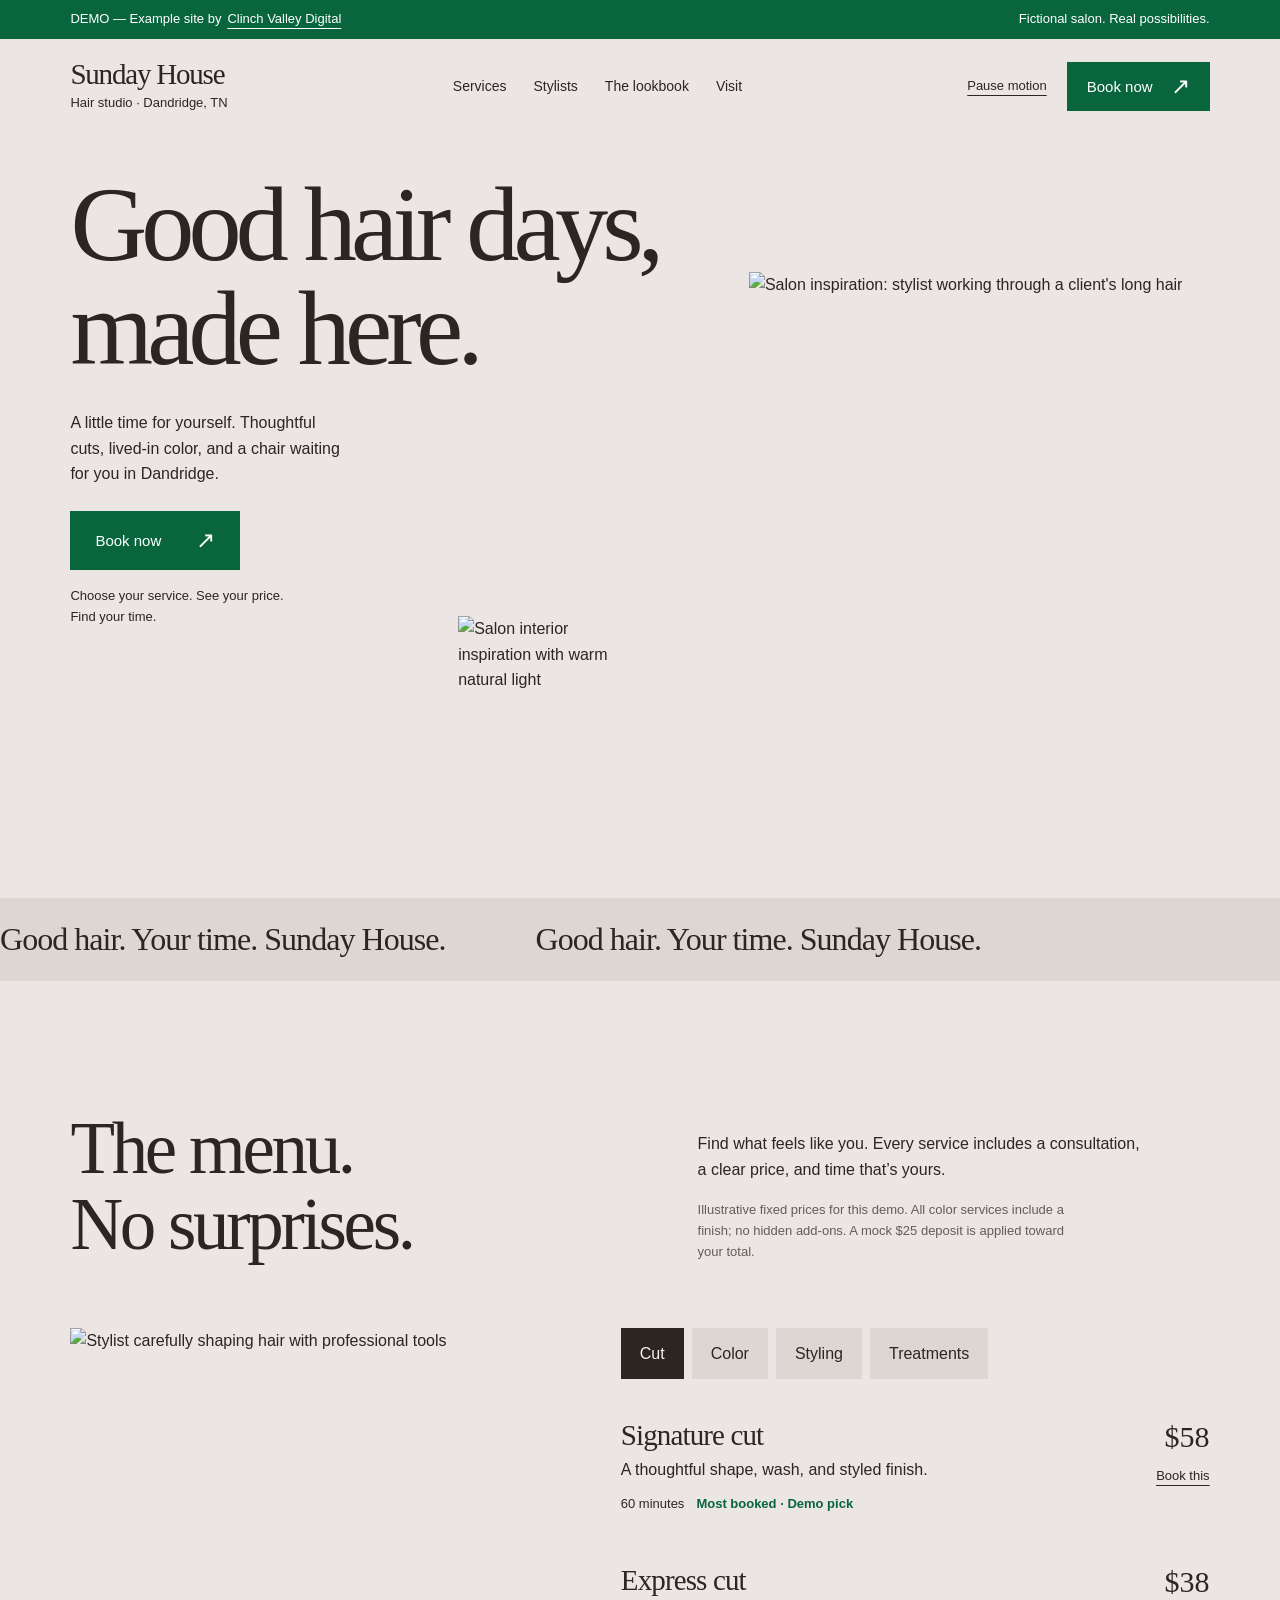
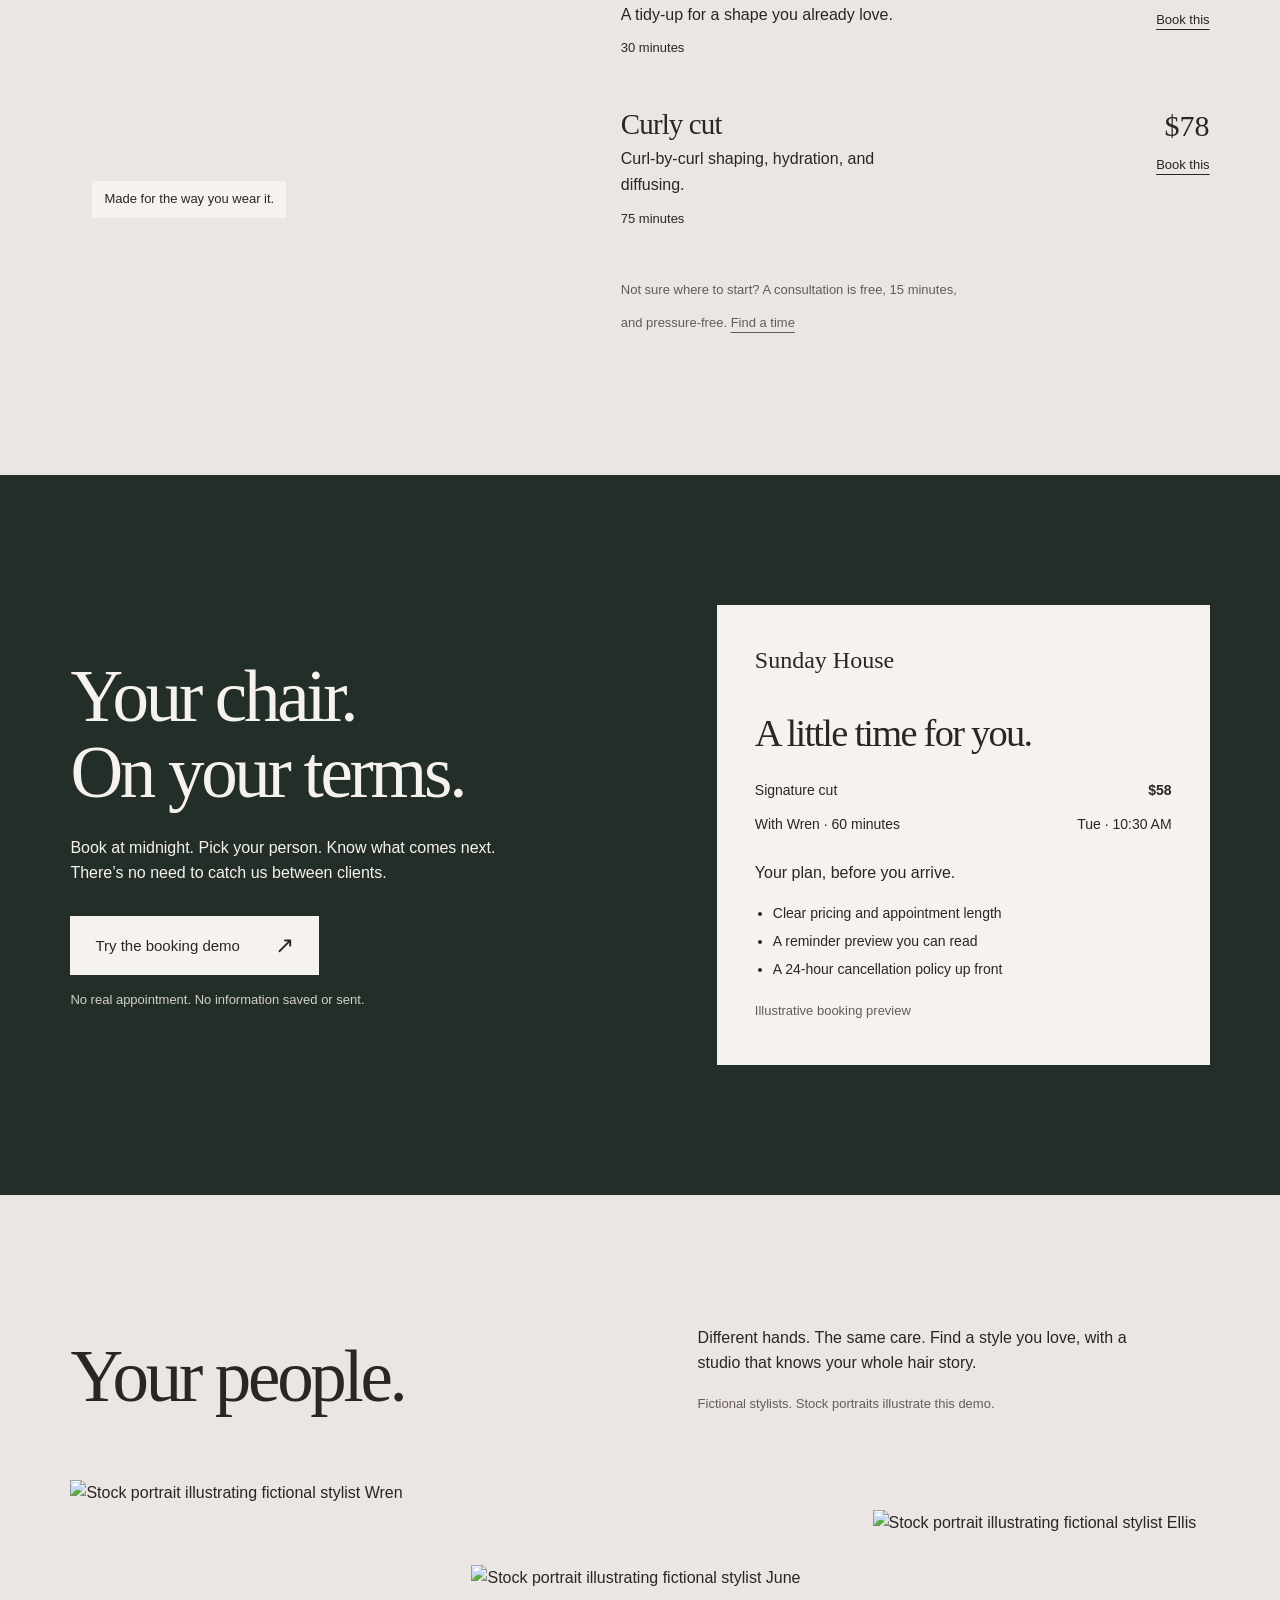
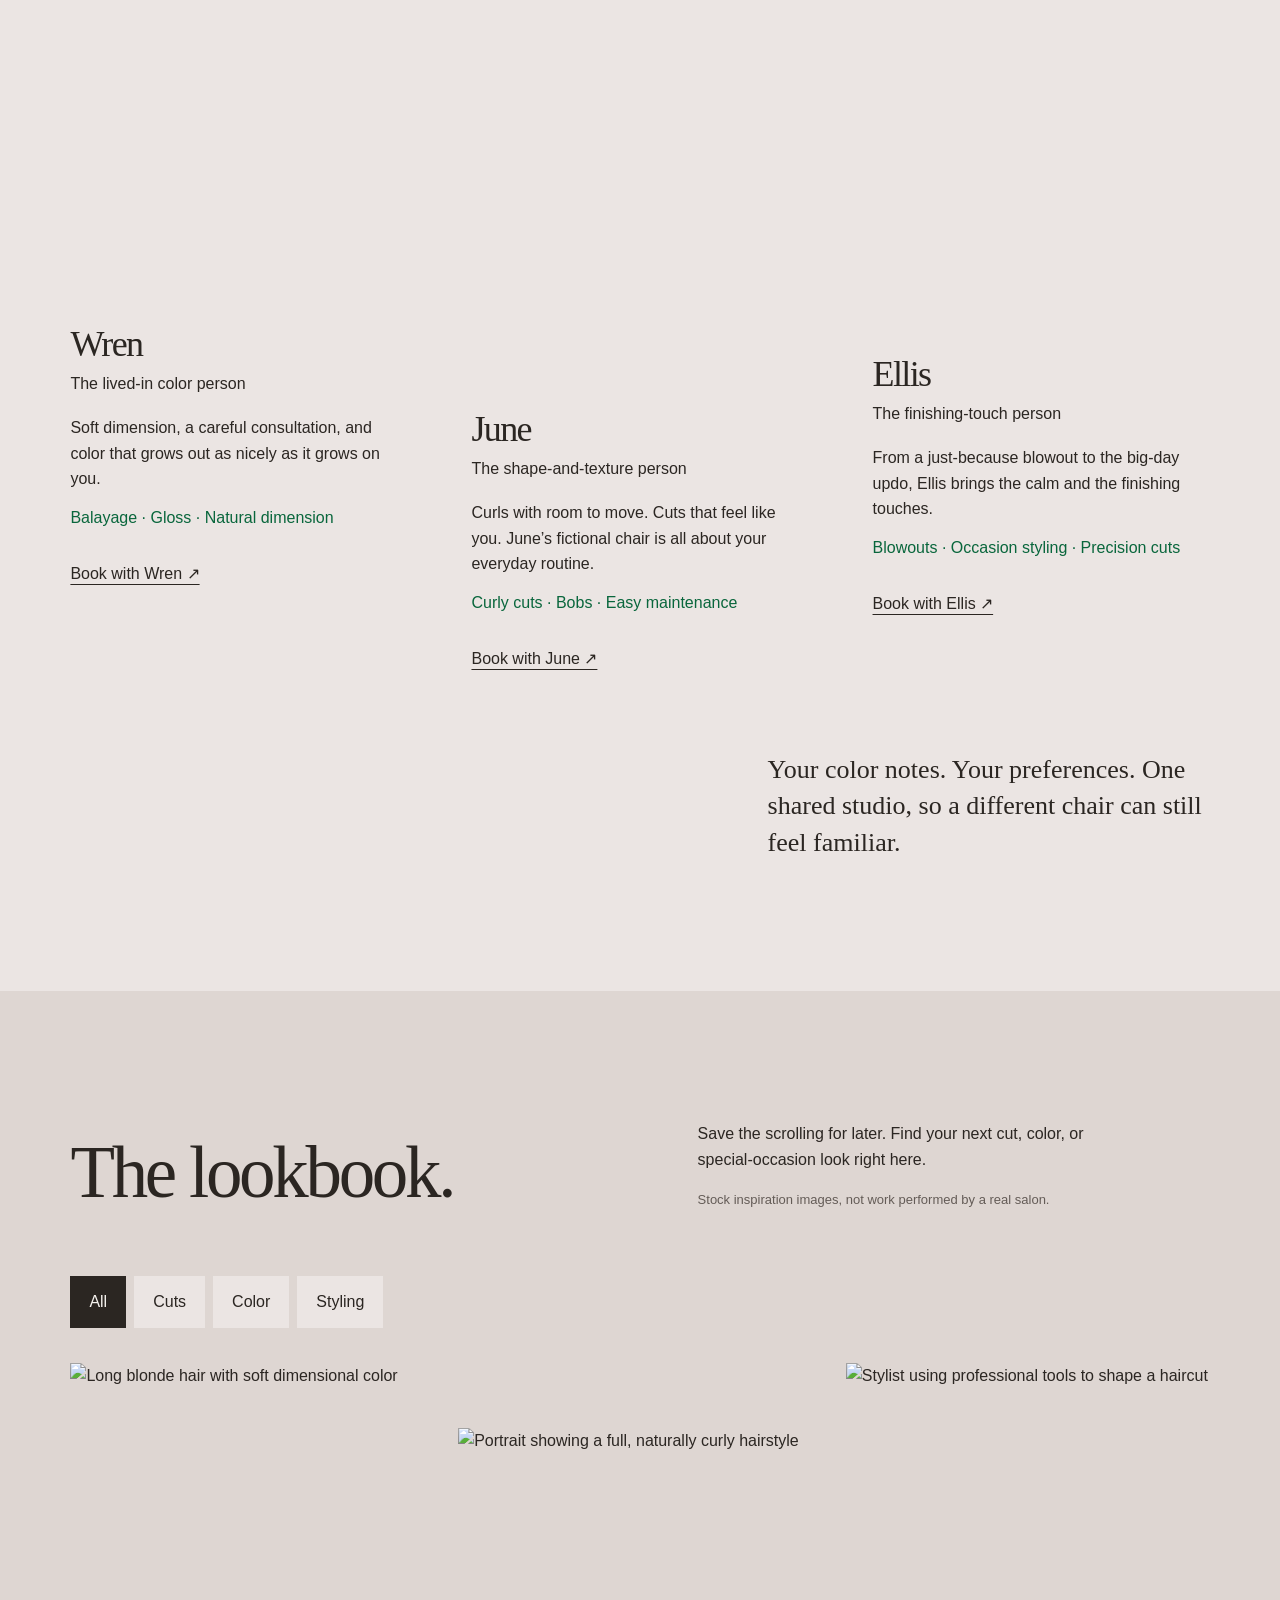
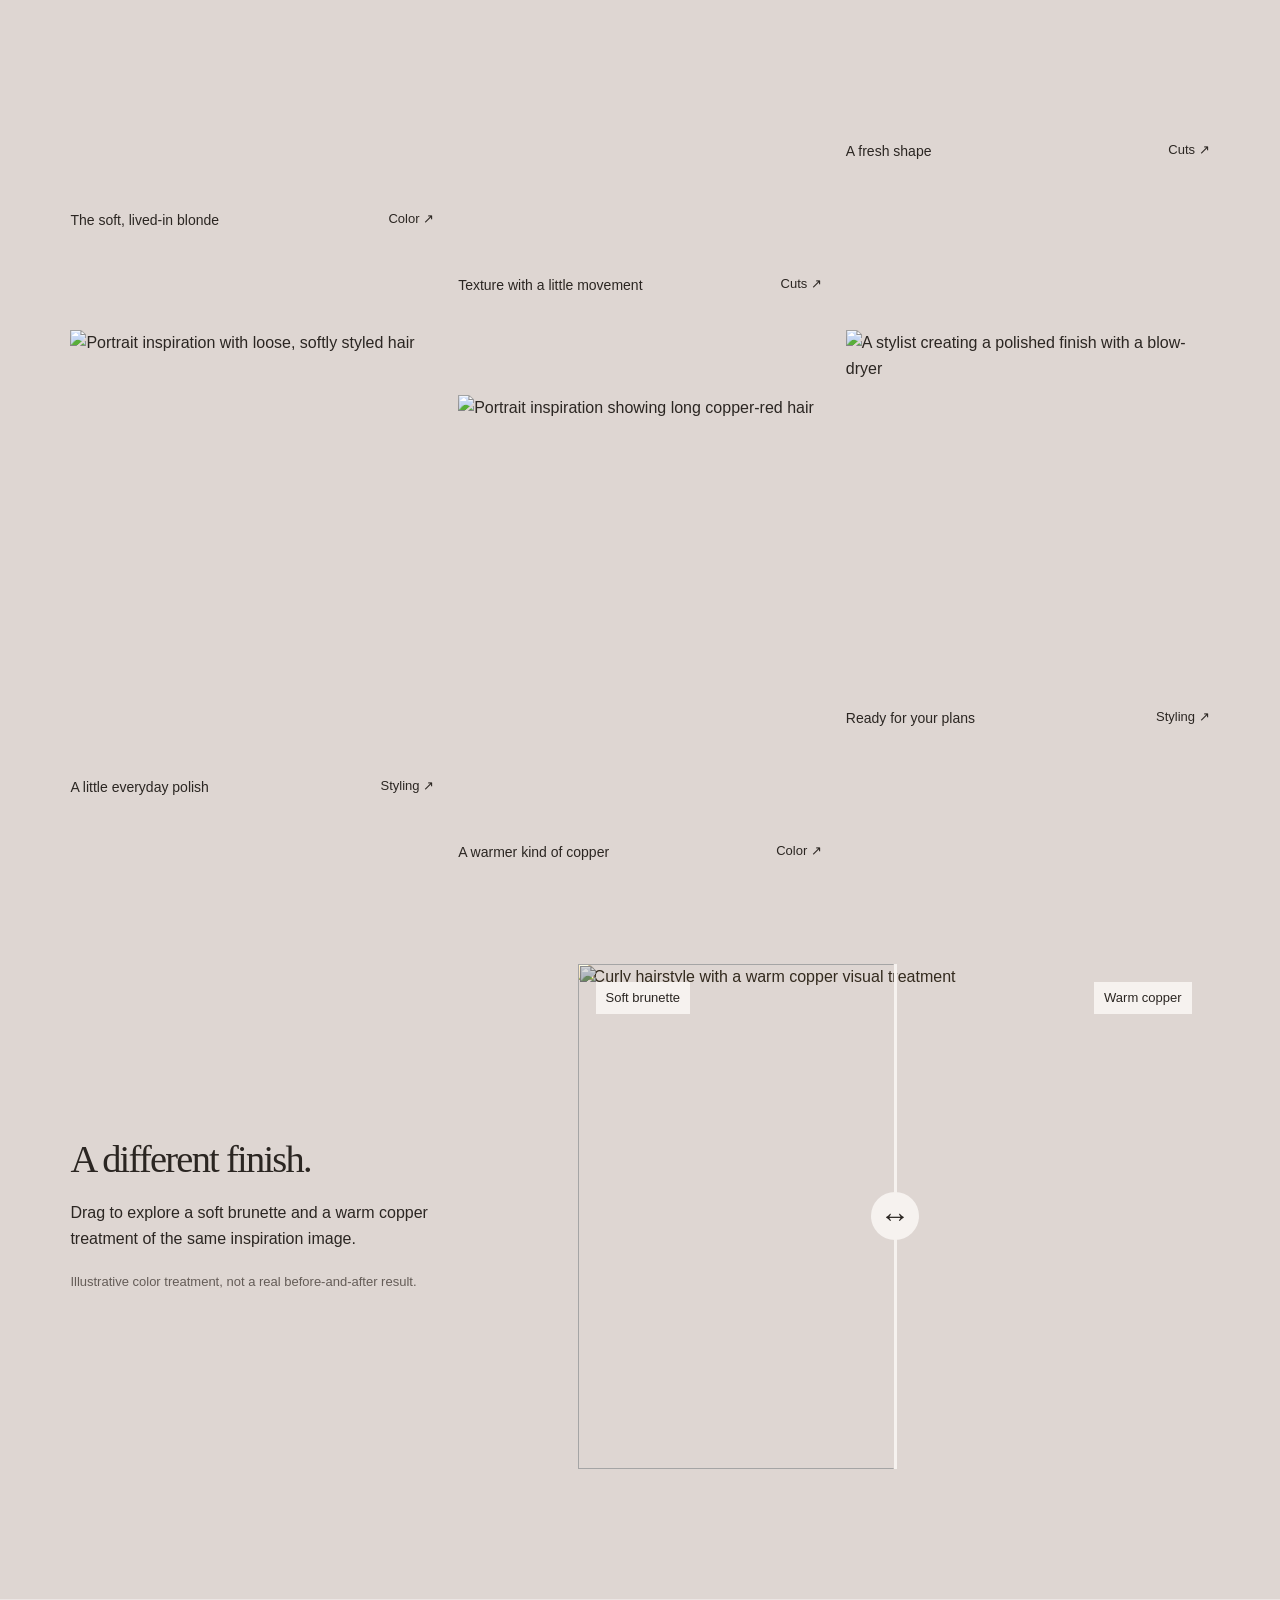
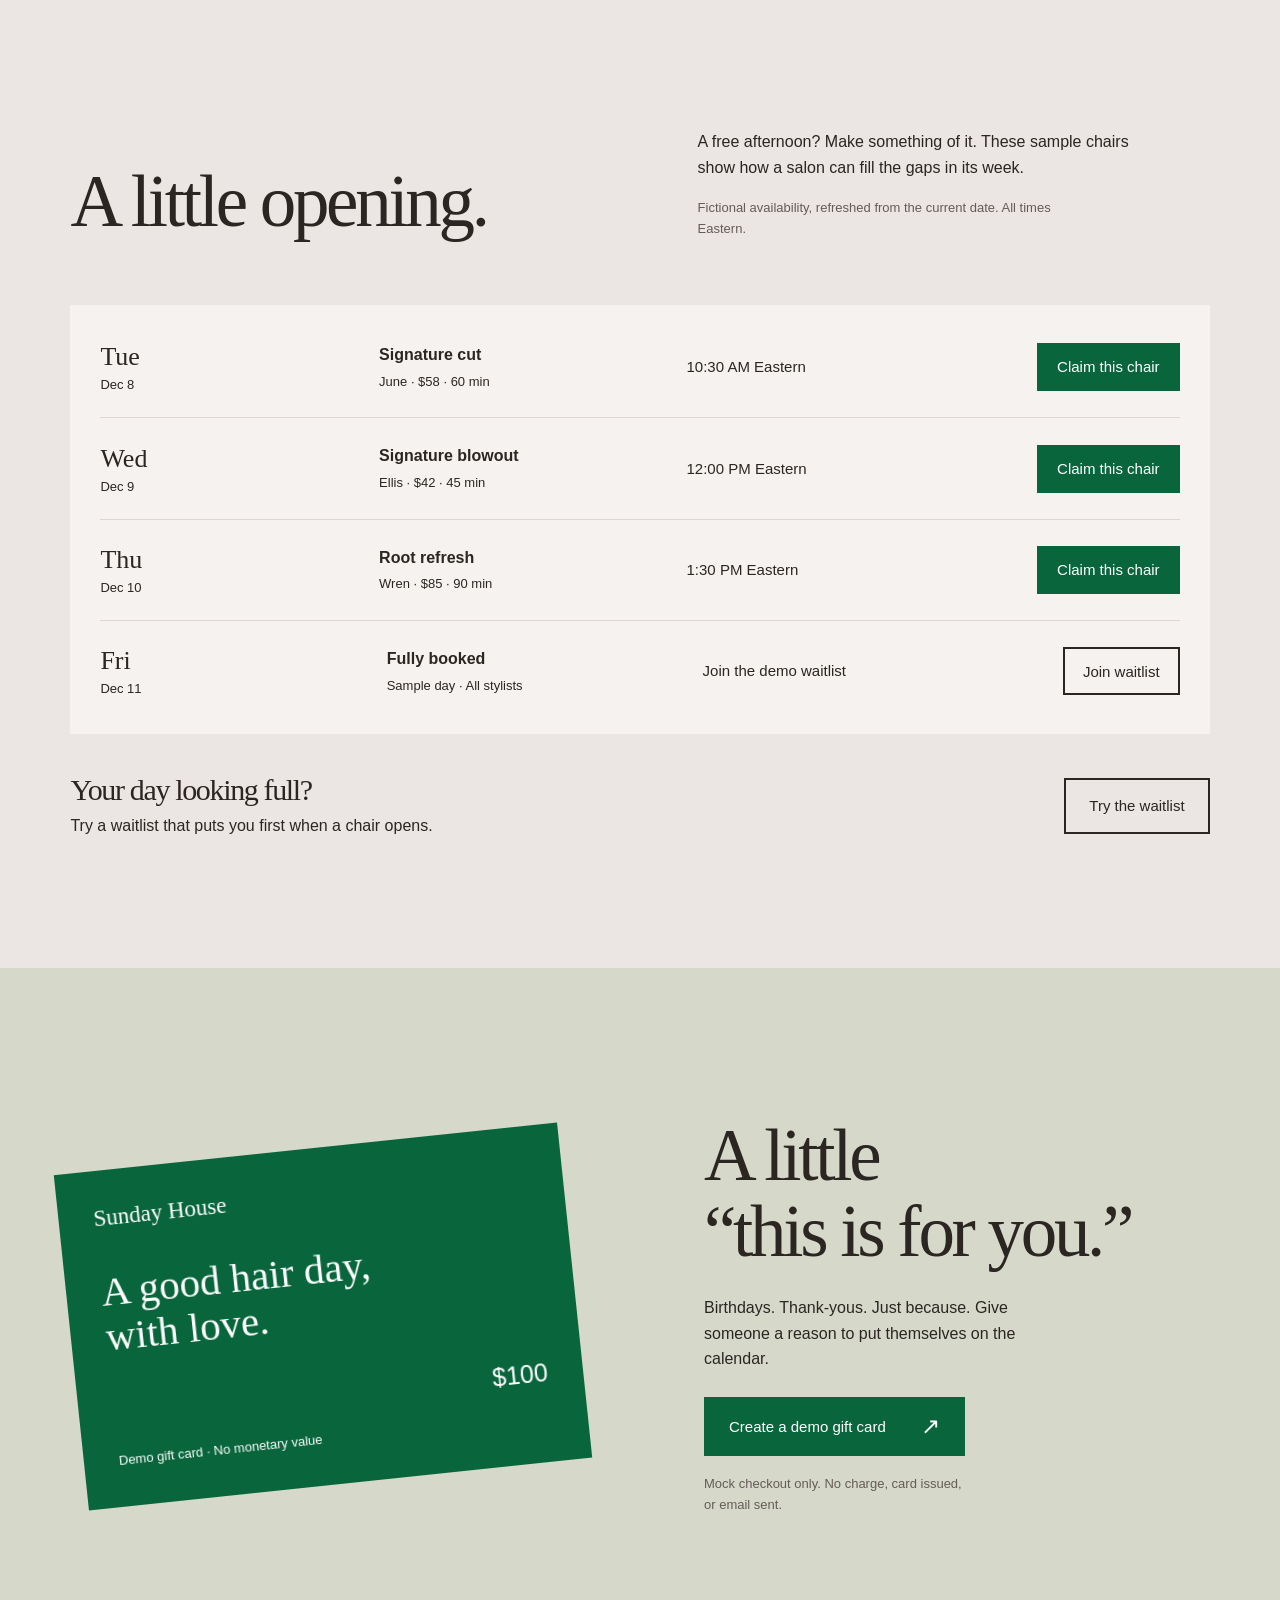
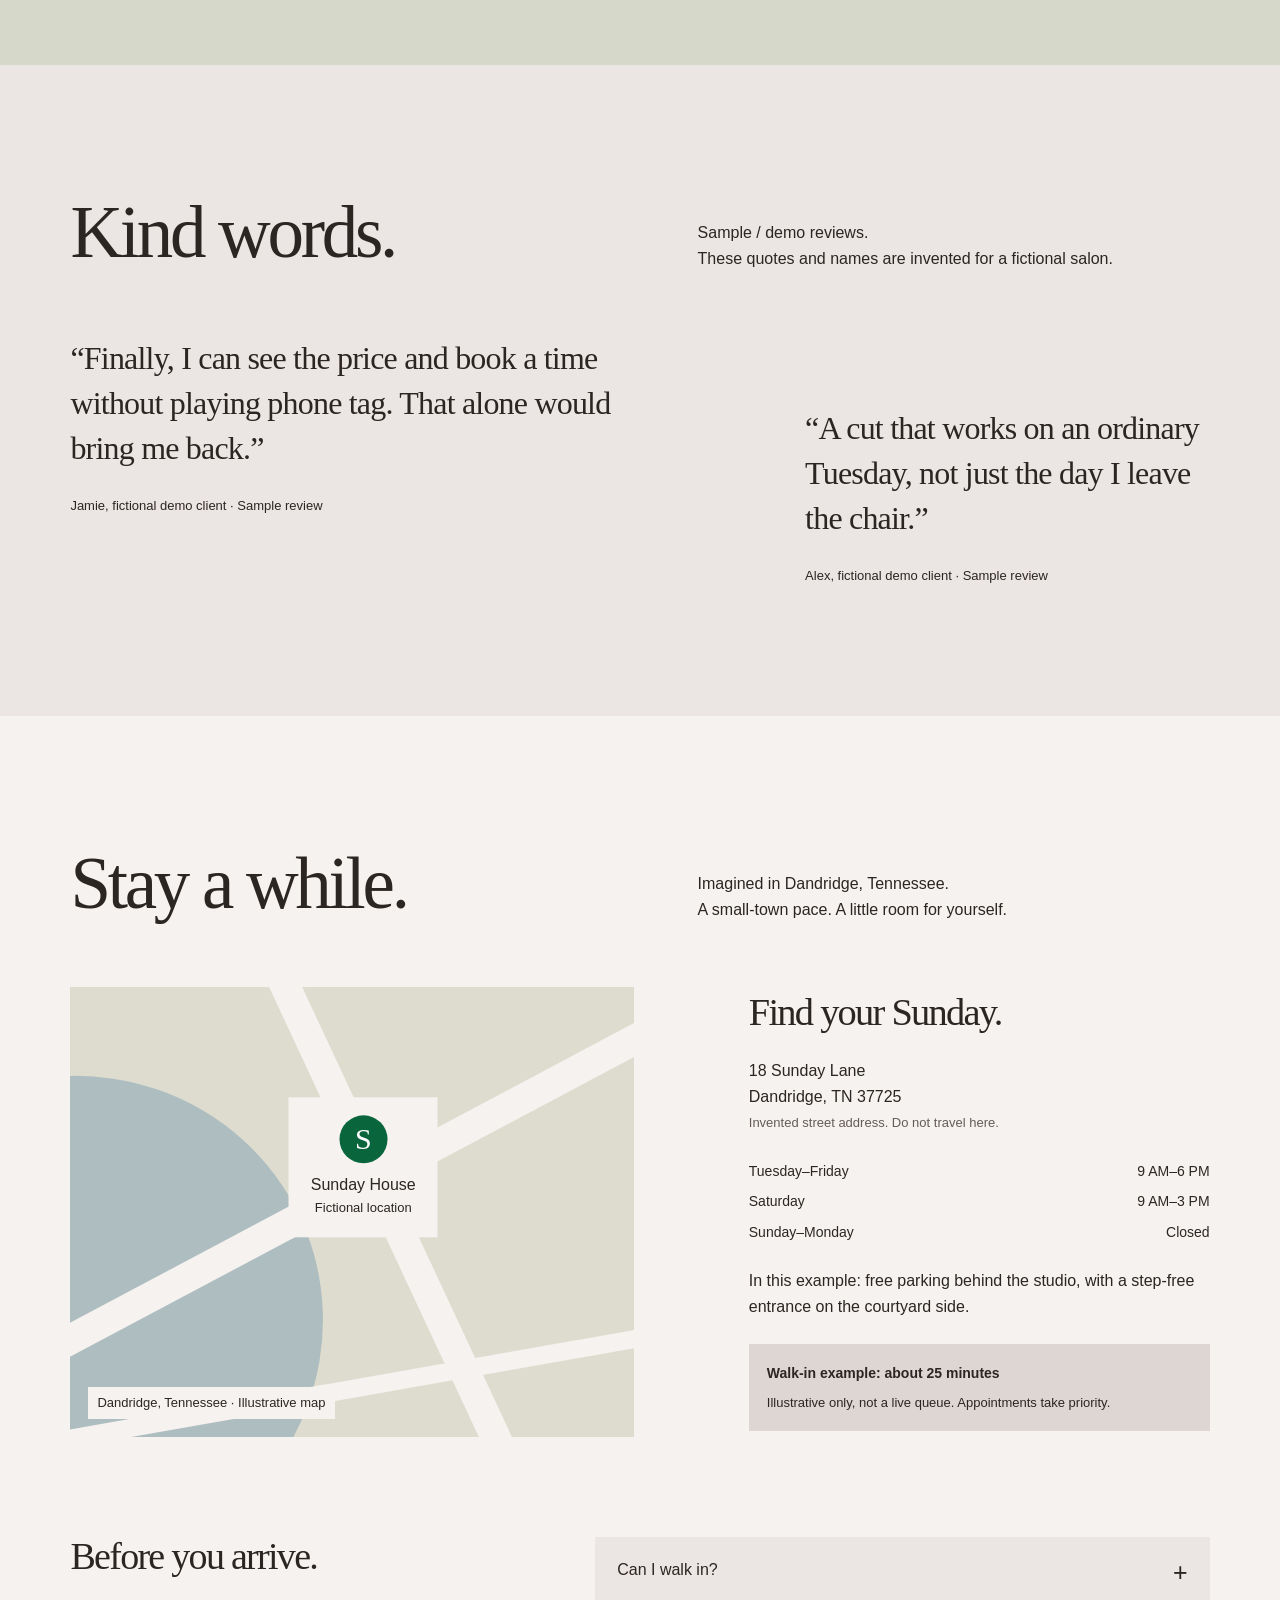
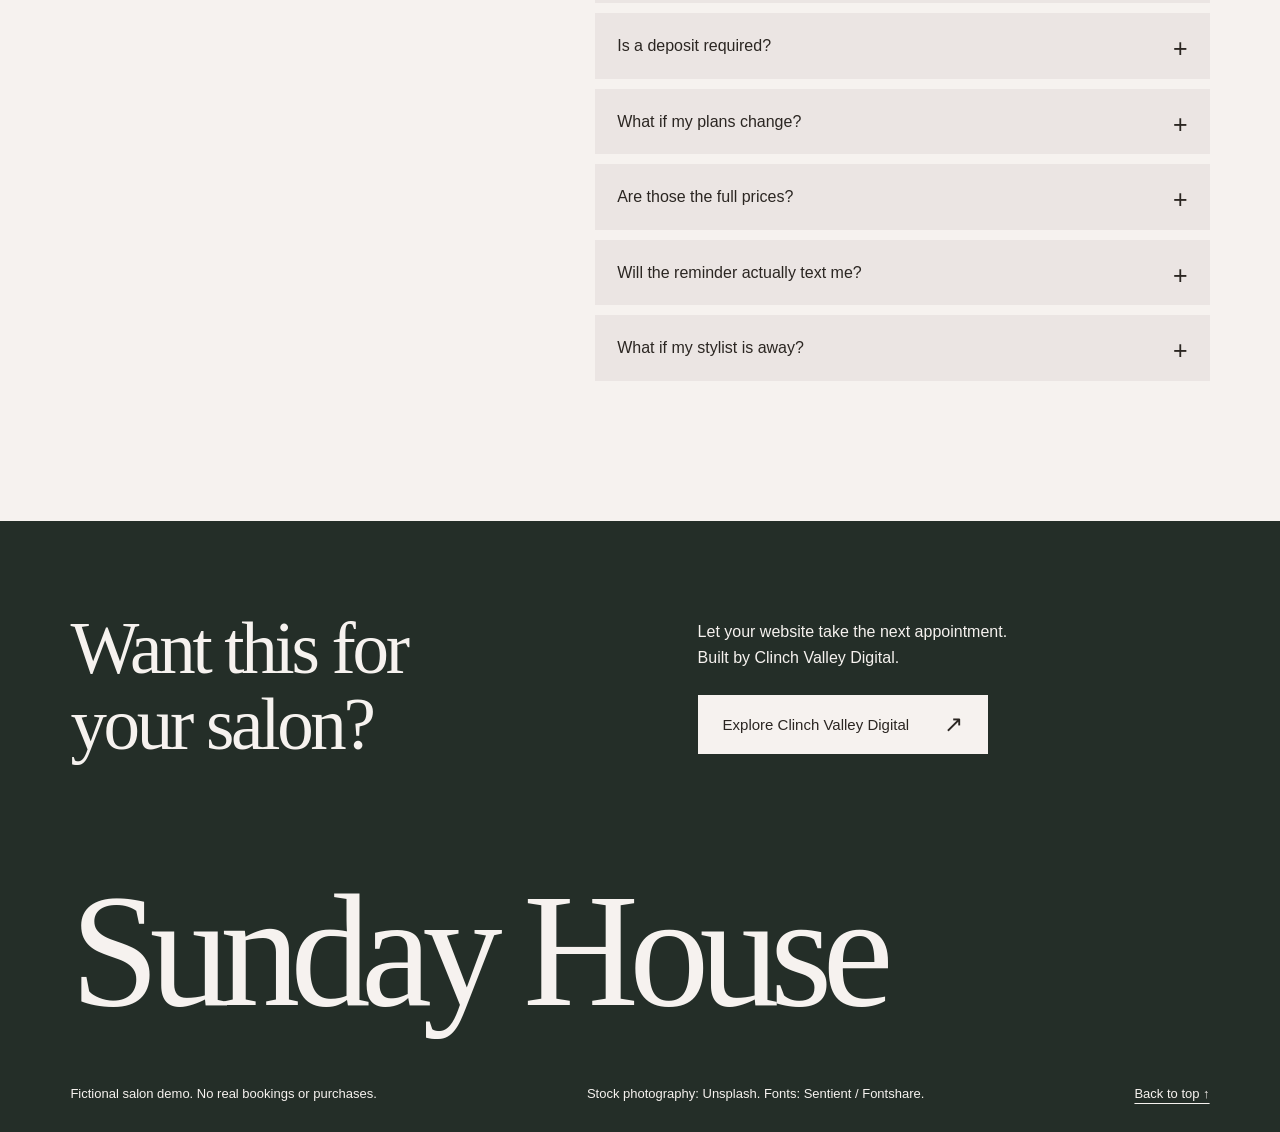
==== index.html @ 614a4666 "Publish Sunday House interactive salon demo" ====
<!doctype html>
<html lang="en">
<head>
<meta charset="utf-8">
<meta name="viewport" content="width=device-width, initial-scale=1, viewport-fit=cover, interactive-widget=resizes-content">
<meta name="theme-color" media="(prefers-color-scheme: light)" content="#ebe5e3">
<meta name="theme-color" media="(prefers-color-scheme: dark)" content="#ebe5e3">
<meta name="description" content="Sunday House is a fictional Dandridge, Tennessee hair salon. Explore this interactive example website by Clinch Valley Digital. All bookings, reviews and purchases are demonstrations.">
<meta name="robots" content="noindex, nofollow">
<link rel="icon" href="data:image/svg+xml,%3Csvg xmlns=%27http://www.w3.org/2000/svg%27 viewBox=%270 0 64 64%27%3E%3Crect width=%2764%27 height=%2764%27 fill=%27%2309663c%27/%3E%3Ctext x=%2732%27 y=%2747%27 text-anchor=%27middle%27 font-family=%27Georgia%27 font-size=%2748%27 fill=%27white%27%3ES%3C/text%3E%3C/svg%3E"><title>Sunday House — A fictional salon demo by Clinch Valley Digital</title>
<link rel="preconnect" href="https://images.unsplash.com">
<link rel="preconnect" href="https://api.fontshare.com">
<link rel="preconnect" href="https://cdn.fontshare.com" crossorigin>
<link href="https://api.fontshare.com/v2/css?f[]=sentient@300,400,500&display=swap" rel="stylesheet">
<link rel="stylesheet" href="styles.css">
</head>
<body>
<a class="skip" href="#main">Skip to content</a>
<div class="demo-banner">DEMO — Example site by <a href="https://clinchvalleydigital.com/">Clinch Valley Digital</a><span>Fictional salon. Real possibilities.</span></div>
<header class="header">
 <a class="wordmark" href="#home" aria-label="Sunday House home">Sunday House<span>Hair studio · Dandridge, TN</span></a>
 <nav aria-label="Main navigation"><a href="#services">Services</a><a href="#people">Stylists</a><a href="#work">The lookbook</a><a href="#visit">Visit</a></nav>
 <div class="nav-actions"><button class="motion-switch text-button" aria-pressed="false" aria-label="Pause decorative motion">Pause motion</button><button class="button compact" data-book>Book now <span aria-hidden="true">↗</span></button></div>
</header>
<main id="main">
<section class="hero wrap" id="home" aria-labelledby="hero-title">
 <div class="hero-heading"><h1 id="hero-title"><span class="word-line"><span>Good hair days,</span></span><span class="word-line"><span>made here.</span></span></h1><p>A little time for yourself. Thoughtful cuts, lived-in color, and a chair waiting for you in Dandridge.</p><button class="button" data-book>Book now <span aria-hidden="true">↗</span></button><span class="hero-note">Choose your service. See your price. Find your time.</span></div>
 <figure class="hero-main photo-frame"><img src="https://images.unsplash.com/photo-1562322140-8baeececf3df?auto=format&fit=crop&w=1200&q=85" alt="Salon inspiration: stylist working through a client's long hair" width="900" height="1100" fetchpriority="high"></figure>
 <figure class="hero-small photo-frame"><img src="https://images.unsplash.com/photo-1521590832167-7bcbfaa6381f?auto=format&fit=crop&w=600&q=80" alt="Salon interior inspiration with warm natural light" width="500" height="600"></figure>
 
</section>
<div class="marquee" aria-label="A little time for yourself"><div class="marquee-track" aria-hidden="true"><span>Good hair. Your time. Sunday House.</span><span>Good hair. Your time. Sunday House.</span></div></div>

<section class="services wrap section" id="services" aria-labelledby="services-title">
 <div class="section-intro"><h2 id="services-title" data-reveal>The menu.<br>No surprises.</h2><div data-reveal><p>Find what feels like you. Every service includes a consultation, a clear price, and time that’s yours.</p><p class="small">Illustrative fixed prices for this demo. All color services include a finish; no hidden add-ons. A mock $25 deposit is applied toward your total.</p></div></div>
 <div class="service-layout"><div class="service-photo photo-frame" data-reveal><img src="https://images.unsplash.com/photo-1605497788044-5a32c7078486?auto=format&fit=crop&w=850&q=80" alt="Stylist carefully shaping hair with professional tools" loading="lazy" width="700" height="850"><span class="photo-caption">Made for the way you wear it.</span></div><div class="menu-panel" data-ui>
 <div class="tabs" role="tablist" aria-label="Service categories" id="service-tabs"></div><div id="service-list" role="tabpanel" tabindex="0"></div>
 <p class="small menu-foot">Not sure where to start? A consultation is free, 15 minutes, and pressure-free. <button class="text-button" data-book="consultation">Find a time</button></p></div></div>
 <noscript><p>Example menu: Signature cut $58 / 60 min; Express cut $38 / 30 min; Curly cut $78 / 75 min; Root refresh $85 / 90 min; Full color $120 / 120 min; Balayage $185 / 180 min; Blowout $42 / 45 min; Occasion styling $85 / 75 min; Gloss $55 / 45 min; Repair ritual $35 / 30 min. Interactive demos require JavaScript.</p></noscript>
</section>

<section class="booking-story section" id="booking" aria-labelledby="booking-title"><div class="wrap booking-story-inner">
 <div><h2 id="booking-title" data-reveal>Your chair.<br>On your terms.</h2><p data-reveal>Book at midnight. Pick your person. Know what comes next. There’s no need to catch us between clients.</p><button class="button light" data-book>Try the booking demo <span aria-hidden="true">↗</span></button><p class="small">No real appointment. No information saved or sent.</p></div>
 <div class="appointment-card" data-reveal data-ui><span class="card-wordmark">Sunday House</span><h3>A little time for you.</h3><div class="ticket-row"><span>Signature cut</span><strong>$58</strong></div><div class="ticket-row"><span>With Wren · 60 minutes</span><span>Tue · 10:30 AM</span></div><p>Your plan, before you arrive.</p><ul><li>Clear pricing and appointment length</li><li>A reminder preview you can read</li><li>A 24-hour cancellation policy up front</li></ul><span class="small">Illustrative booking preview</span></div>
</div></section>

<section class="people wrap section" id="people" aria-labelledby="people-title"><div class="section-intro"><h2 id="people-title" data-reveal>Your people.</h2><div data-reveal><p>Different hands. The same care. Find a style you love, with a studio that knows your whole hair story.</p><p class="small">Fictional stylists. Stock portraits illustrate this demo.</p></div></div><div class="stylist-layout" id="stylist-cards"></div><p class="studio-note" data-reveal>Your color notes. Your preferences. One shared studio, so a different chair can still feel familiar.</p></section>

<section class="gallery-section section" id="work" aria-labelledby="gallery-title"><div class="wrap"><div class="section-intro"><h2 id="gallery-title" data-reveal>The lookbook.</h2><div data-reveal><p>Save the scrolling for later. Find your next cut, color, or special-occasion look right here.</p><p class="small">Stock inspiration images, not work performed by a real salon.</p></div></div><div id="gallery-filters" class="filter-row" role="group" aria-label="Filter the lookbook"></div><div id="gallery-grid" class="gallery-grid"></div>
 <div class="comparison-layout"><div data-reveal><h3>A different finish.</h3><p>Drag to explore a soft brunette and a warm copper treatment of the same inspiration image.</p><p class="small">Illustrative color treatment, not a real before-and-after result.</p></div><div class="compare" data-ui><img src="https://images.unsplash.com/photo-1519699047748-de8e457a634e?auto=format&fit=crop&w=900&q=80" alt="Curly hairstyle with a warm copper visual treatment" loading="lazy" width="900" height="700"><div class="compare-before"><img src="https://images.unsplash.com/photo-1519699047748-de8e457a634e?auto=format&fit=crop&w=900&q=80" alt="" loading="lazy" width="900" height="700"></div><div class="compare-labels"><span>Soft brunette</span><span>Warm copper</span></div><div class="compare-handle" aria-hidden="true">↔</div><label class="sr-only" for="compare-range">Reveal the copper color treatment</label><input id="compare-range" type="range" min="0" max="100" value="50"></div></div>
</div></section>

<section class="openings wrap section" id="openings" aria-labelledby="openings-title"><div class="section-intro"><h2 id="openings-title" data-reveal>A little opening.</h2><div data-reveal><p>A free afternoon? Make something of it. These sample chairs show how a salon can fill the gaps in its week.</p><p class="small">Fictional availability, refreshed from the current date. All times Eastern.</p></div></div><div id="opening-board" class="opening-board" data-ui></div><div class="waitlist-strip" data-reveal><div><h3>Your day looking full?</h3><p>Try a waitlist that puts you first when a chair opens.</p></div><button class="button outline" id="waitlist-open">Try the waitlist</button></div></section>

<section class="gifts section" id="gifts" aria-labelledby="gifts-title"><div class="wrap gift-layout"><div class="gift-art" data-reveal><div class="gift-card"><span>Sunday House</span><p>A good hair day,<br>with love.</p><span class="gift-value">$100</span><small>Demo gift card · No monetary value</small></div></div><div data-reveal><h2 id="gifts-title">A little<br>“this is for you.”</h2><p>Birthdays. Thank-yous. Just because. Give someone a reason to put themselves on the calendar.</p><button class="button" id="gift-open">Create a demo gift card <span aria-hidden="true">↗</span></button><p class="small">Mock checkout only. No charge, card issued, or email sent.</p></div></div></section>

<section class="reviews wrap section" aria-labelledby="reviews-title"><div class="section-intro"><h2 id="reviews-title" data-reveal>Kind words.</h2><p data-reveal>Sample / demo reviews.<br>These quotes and names are invented for a fictional salon.</p></div><div class="review-layout"><blockquote data-reveal><p>“Finally, I can see the price and book a time without playing phone tag. That alone would bring me back.”</p><footer>Jamie, fictional demo client · Sample review</footer></blockquote><blockquote data-reveal><p>“A cut that works on an ordinary Tuesday, not just the day I leave the chair.”</p><footer>Alex, fictional demo client · Sample review</footer></blockquote></div></section>

<section class="visit section" id="visit" aria-labelledby="visit-title"><div class="wrap"><div class="section-intro"><h2 id="visit-title" data-reveal>Stay a while.</h2><p data-reveal>Imagined in Dandridge, Tennessee.<br>A small-town pace. A little room for yourself.</p></div><div class="visit-layout"><div class="map-art" role="img" aria-label="Illustrative neighborhood map, not real directions to a salon"><div class="map-lake"></div><div class="map-road road-one"></div><div class="map-road road-two"></div><div class="map-road road-three"></div><div class="map-marker"><span aria-hidden="true">S</span>Sunday House<small>Fictional location</small></div><span class="map-caption">Dandridge, Tennessee · Illustrative map</span></div><div class="visit-details" data-reveal><h3>Find your Sunday.</h3><address>18 Sunday Lane<br>Dandridge, TN 37725<br><span class="small">Invented street address. Do not travel here.</span></address><dl class="hours"><div><dt>Tuesday–Friday</dt><dd>9 AM–6 PM</dd></div><div><dt>Saturday</dt><dd>9 AM–3 PM</dd></div><div><dt>Sunday–Monday</dt><dd>Closed</dd></div></dl><p>In this example: free parking behind the studio, with a step-free entrance on the courtyard side.</p><div class="walkin"><strong>Walk-in example: about 25 minutes</strong><span>Illustrative only, not a live queue. Appointments take priority.</span></div></div></div>
 <div class="faq-layout"><h3 data-reveal>Before you arrive.</h3><div><details><summary>Can I walk in?</summary><p>In this fictional studio, walk-ins are welcome Tuesday–Saturday when a stylist has space. The 25-minute estimate above is a sample, not live availability. Booking is the best way to reserve your time.</p></details><details><summary>Is a deposit required?</summary><p>The example policy is a $25 deposit for every paid appointment, applied to the listed service total. The remaining balance is paid in the salon. Free consultations have no deposit. This demo collects no payment.</p></details><details><summary>What if my plans change?</summary><p>Give at least 24 hours’ notice to cancel or reschedule. In the example policy, later cancellations and no-shows forfeit the $25 deposit. The policy is shown again before a demo booking is confirmed.</p></details><details><summary>Are those the full prices?</summary><p>Yes. The listed demo service price is the service total, including the finish for color appointments. Tips are optional. A real salon would confirm suitability during the consultation before agreeing to any different service.</p></details><details><summary>Will the reminder actually text me?</summary><p>No. You’ll see a mock SMS on screen. Nothing is sent, stored, charged, or booked. Please use fictional contact details in every demo form.</p></details><details><summary>What if my stylist is away?</summary><p>The example studio shares consultation notes and color formulas across its team, with client permission. You can choose another stylist while keeping your relationship with Sunday House. No client records exist in this demo.</p></details></div></div>
</div></section>
</main>
<footer class="site-footer"><div class="wrap"><div class="footer-cta"><h2>Want this for<br>your salon?</h2><div><p>Let your website take the next appointment.<br>Built by Clinch Valley Digital.</p><a class="button light" href="https://clinchvalleydigital.com/">Explore Clinch Valley Digital <span aria-hidden="true">↗</span></a></div></div><div class="footer-name" aria-hidden="true">Sunday House</div><div class="footer-notes"><span>Fictional salon demo. No real bookings or purchases.</span><span>Stock photography: Unsplash. Fonts: Sentient / Fontshare.</span><a href="#home">Back to top ↑</a></div></div></footer>
<div class="mobile-book"><button class="text-button motion-switch" aria-pressed="false" aria-label="Pause decorative motion">Pause motion</button><button class="button compact" data-book>Book now ↗</button></div>
<noscript><p class="no-script">JavaScript is off. You can read the site, services and policies, but the demo booking, gallery filters and checkout need JavaScript.</p></noscript>

<dialog id="booking-dialog" class="booking-dialog" aria-labelledby="book-title" data-ui><div class="dialog-top"><span>Sunday House · Demo booking</span><button class="icon-button" data-close aria-label="Close booking">×</button></div><div class="booking-progress" aria-label="Booking progress"><ol id="progress-labels"><li>Service</li><li>Stylist</li><li>Time</li><li>Your details</li></ol><div class="progress-track"><span id="progress-fill"></span></div></div><div id="booking-content"></div><div class="booking-controls"><button id="book-back" class="text-button">← Back</button><span id="booking-total"></span><button id="book-next" class="button compact">Continue</button></div></dialog>
<dialog id="gift-dialog" aria-labelledby="gift-title" data-ui><div class="dialog-top"><span>Sunday House · Demo gift card</span><button class="icon-button" data-close aria-label="Close gift card">×</button></div><div id="gift-content"></div></dialog>
<dialog id="waitlist-dialog" aria-labelledby="waitlist-title" data-ui><div class="dialog-top"><span>Sunday House · Demo waitlist</span><button class="icon-button" data-close aria-label="Close waitlist">×</button></div><div id="waitlist-content"></div></dialog>
<dialog id="lightbox" class="lightbox" aria-labelledby="lightbox-caption"><div class="dialog-top"><span>Lookbook · Stock inspiration</span><button class="icon-button" data-close aria-label="Close photograph">×</button></div><img id="lightbox-image" alt=""><p id="lightbox-caption"></p><div class="lightbox-controls"><button class="button outline compact" id="photo-prev">← Previous</button><button class="button outline compact" id="photo-next">Next →</button></div></dialog>
<script src="app.js"></script>
</body>
</html>
---- styles.css ----
:root{--bg:#ebe5e3;--surface:#ded6d2;--paper:#f6f2ef;--ink:#2b2622;--muted:#645c57;--accent:#09663c;--accent-ink:#fff;--dark:#242e28;--display:'Sentient',Georgia,serif;--body:Arial,Helvetica,sans-serif;--ease-out:cubic-bezier(.23,1,.32,1);--ease-in-out:cubic-bezier(.77,0,.175,1);--gutter:clamp(22px,5.5vw,96px)}
*{box-sizing:border-box}html{scroll-behavior:smooth;scroll-padding-top:115px;-webkit-tap-highlight-color:transparent;-webkit-text-size-adjust:100%}body{margin:0;background:var(--bg);color:var(--ink);font:16px/1.6 var(--body)}body:has(dialog[open]){overflow:hidden}button,input,select,textarea{font:inherit}button,a,input,summary{touch-action:manipulation}button,a{user-select:none;-webkit-user-select:none}button{cursor:pointer}button:disabled{cursor:not-allowed;opacity:.4}a{color:inherit;text-underline-offset:5px}button{color:inherit}img{display:block;width:100%;object-fit:cover}figure{margin:0}h1,h2,h3,p{margin:0}h1,h2,h3{font-family:var(--display);font-weight:300;letter-spacing:-.045em;line-height:1.04;text-wrap:balance}h2{font-size:clamp(42px,5.7vw,86px)}h3{font-size:clamp(28px,3vw,42px)}p+p{margin-top:18px}p{max-width:53ch}button:focus-visible,a:focus-visible,input:focus-visible,summary:focus-visible,select:focus-visible,[tabindex]:focus-visible{outline:3px solid var(--accent);outline-offset:5px}::selection{background:var(--accent);color:white}[hidden]{display:none!important}.wrap{padding-left:var(--gutter);padding-right:var(--gutter);max-width:1700px;margin:auto}.section{padding-top:130px;padding-bottom:130px}.small{font-size:13px;line-height:1.6;color:var(--muted)}.sr-only,.skip:not(:focus){position:absolute;width:1px;height:1px;padding:0;margin:-1px;overflow:hidden;clip-path:inset(50%);white-space:nowrap}.skip:focus{position:fixed;top:10px;left:10px;z-index:100;background:white;padding:12px}.button{border:0;border-radius:0;background:var(--accent);color:var(--accent-ink);display:inline-flex;align-items:center;justify-content:center;gap:35px;padding:18px 25px;min-height:54px;text-decoration:none;line-height:1.3;font-size:15px;transition:transform 160ms var(--ease-out),background 180ms ease}.button span{font-size:23px;line-height:1}.button.compact{padding:13px 20px;min-height:48px;gap:18px}.button.light{background:var(--paper);color:var(--ink)}.button.outline{background:transparent;color:var(--ink);box-shadow:inset 0 0 0 2px currentColor}.button:active,.icon-button:active{transform:scale(.97)}.text-button{background:none;border:0;padding:10px 0;min-height:44px;text-decoration:underline;text-underline-offset:5px}.icon-button{border:0;background:var(--surface);width:44px;height:44px;display:grid;place-items:center;font-size:29px;line-height:1}.demo-banner{padding:9px var(--gutter);background:var(--accent);color:white;font-size:13px;display:flex;gap:6px;justify-content:center;flex-wrap:wrap}.demo-banner span{margin-left:auto}.header{position:sticky;top:0;z-index:20;display:flex;justify-content:space-between;align-items:center;gap:24px;padding:20px var(--gutter);background:var(--bg);transition:padding 200ms var(--ease-out)}.wordmark{font:500 29px/1.1 var(--display);letter-spacing:-1.2px;text-decoration:none;white-space:nowrap}.wordmark span{display:block;font:13px/1.8 var(--body);letter-spacing:0}.header nav{display:flex;gap:27px}.header nav a{font-size:14px;text-decoration:none;padding:12px 0}.nav-actions{display:flex;gap:20px;align-items:center}.motion-switch{font-size:13px}.hero{position:relative;display:grid;grid-template-columns:repeat(12,1fr);gap:0 24px;min-height:calc(100svh - 136px);padding-top:38px;padding-bottom:30px}.hero-heading{grid-column:1/9;grid-row:1;position:relative;z-index:2;align-self:start;pointer-events:none}.hero-heading>*{pointer-events:auto}.hero h1{font-size:clamp(65px,8.3vw,140px);line-height:.98;letter-spacing:-.055em;max-width:9.8em}.word-line{display:block;overflow:hidden;padding-bottom:.12em;margin-bottom:-.12em}.word-line>span{display:block;animation:word-rise 900ms var(--ease-out) both}.word-line:nth-child(2)>span{animation-delay:90ms}.hero-heading p{max-width:31ch;margin:30px 0 24px;font-size:17px}.hero-note{display:block;font-size:13px;margin-top:16px;max-width:30ch}.hero-main{grid-column:8/13;grid-row:1;align-self:start;margin-top:100px;aspect-ratio:.78;overflow:hidden;max-height:600px}.photo-frame{position:relative}.photo-frame img{height:100%;transition:transform 700ms var(--ease-out)}.hero-main img{animation:photo-drift 14s var(--ease-in-out) infinite alternate;object-position:54% center}.hero-main figcaption{position:absolute;left:20px;bottom:20px;background:var(--paper);padding:7px 12px;font-size:13px}.hero-small{grid-column:5/7;grid-row:1;align-self:end;margin-bottom:45px;z-index:3;aspect-ratio:.82}.hero-small img{height:100%;object-position:center}.hero-small figcaption{font-size:13px;line-height:1.5;margin-top:8px}.hero-bottom{grid-column:1/-1;display:flex;justify-content:space-between;gap:16px;font-size:13px;margin-top:34px}.hero-bottom a{text-decoration:none}.marquee{overflow:hidden;background:var(--surface);padding:23px 0}.marquee-track{display:flex;width:max-content;animation:marquee 28s linear infinite}.marquee span{font:300 clamp(35px,5vw,66px)/1.15 var(--display);letter-spacing:-.03em;white-space:nowrap;padding-right:90px}.section-intro{display:grid;grid-template-columns:1fr 1fr;gap:9vw;align-items:end;margin-bottom:65px}.section-intro>div{max-width:50ch}.service-layout{display:grid;grid-template-columns:.85fr 1.15fr;gap:9vw;align-items:start}.service-photo{aspect-ratio:.85;position:sticky;top:125px}.photo-caption{position:absolute;left:22px;bottom:22px;padding:8px 12px;background:var(--paper);font-size:13px}.tabs,.filter-row{display:flex;gap:8px;flex-wrap:wrap}.tabs{margin-bottom:16px}.tabs button,.filter-row button{border:0;background:var(--surface);padding:13px 19px;min-height:48px;transition:background 180ms ease,color 180ms ease,transform 160ms var(--ease-out)}.tabs button[aria-selected=true],.filter-row button[aria-pressed=true]{background:var(--ink);color:var(--paper)}.service-row{display:grid;grid-template-columns:1fr auto;gap:22px;padding:25px 0;background:var(--bg);animation:panel-in 240ms var(--ease-out)}.service-row h3{font-size:29px;letter-spacing:-.03em}.service-row p{font-size:14px;max-width:35ch;margin-top:7px}.service-meta{display:flex;gap:12px;align-items:center;margin-top:11px;font-size:13px}.popular{color:var(--accent);font-weight:600}.service-price{text-align:right;min-width:72px}.service-price strong{font:400 30px var(--display);display:block}.service-price button{font-size:13px}.menu-foot{margin-top:26px;max-width:48ch}.booking-story{background:var(--dark);color:var(--paper)}.booking-story-inner{display:grid;grid-template-columns:1fr 1fr;gap:12vw;align-items:center}.booking-story p{margin-top:24px}.booking-story .button{margin-top:30px}.booking-story .small{color:#d3d0c9;margin-top:15px}.appointment-card{background:var(--paper);color:var(--ink);padding:42px 38px;transform:rotate(3deg)}.card-wordmark{font:500 24px var(--display)}.appointment-card h3{margin:38px 0 25px}.ticket-row{display:flex;justify-content:space-between;gap:12px;font-size:14px;margin:12px 0}.appointment-card p{font-size:16px}.appointment-card ul{padding-left:18px;font-size:14px;line-height:2}.appointment-card .small{color:var(--muted)}.stylist-layout{display:grid;grid-template-columns:repeat(3,1fr);gap:5vw}.stylist-card:nth-child(2){margin-top:85px}.stylist-card:nth-child(3){margin-top:30px}.stylist-card img{aspect-ratio:.8;object-position:50% 35%}.stylist-card h3{margin:25px 0 8px;font-size:36px}.stylist-card p{font-size:15px}.stylist-card .specialties{font-size:13px;margin:13px 0;color:var(--accent)}.stylist-card .text-button{margin-top:8px}.studio-note{font:300 28px/1.4 var(--display);max-width:34ch;margin:70px 0 0 auto}.gallery-section{background:var(--surface)}.filter-row{margin-bottom:35px}.filter-row button{background:var(--bg)}.gallery-grid{display:grid;grid-template-columns:repeat(3,1fr);gap:34px 24px;align-items:start}.gallery-item:nth-child(3n+2){margin-top:65px}.gallery-item{background:none;border:0;padding:0;text-align:left;min-width:0;animation:panel-in 240ms var(--ease-out)}.gallery-item img{aspect-ratio:.84}.gallery-item:nth-child(3n) img{aspect-ratio:1}.gallery-item .gallery-label{display:flex;justify-content:space-between;gap:12px;margin-top:13px;font-size:14px}.gallery-item small{font-size:13px}.comparison-layout{display:grid;grid-template-columns:.75fr 1.25fr;gap:10vw;align-items:center;margin-top:100px}.comparison-layout p{margin-top:20px;font-size:15px}.compare{position:relative;aspect-ratio:1.25;overflow:hidden;--split:50%}.compare>img{height:100%;filter:sepia(.5) saturate(1.7)}.compare-before{position:absolute;inset:0;clip-path:inset(0 calc(100% - var(--split)) 0 0)}.compare-before img{height:100%;filter:saturate(.4) brightness(.86)}.compare-labels{position:absolute;top:18px;left:18px;right:18px;display:flex;justify-content:space-between;gap:10px;font-size:13px}.compare-labels span{background:var(--paper);padding:6px 10px}.compare-handle{position:absolute;top:0;bottom:0;left:var(--split);background:var(--paper);width:3px;display:grid;align-items:center;font-size:30px}.compare-handle:after{content:'↔';position:absolute;top:50%;left:50%;transform:translate(-50%,-50%);border-radius:50%;width:48px;height:48px;background:var(--paper);display:grid;place-items:center}.compare input{position:absolute;inset:0;width:100%;height:100%;opacity:0;cursor:ew-resize;margin:0;touch-action:pan-y}.compare:focus-within{outline:3px solid var(--accent);outline-offset:6px}.opening-board{background:var(--paper);padding:12px 30px}.opening-row{display:grid;grid-template-columns:.9fr 1fr 1.15fr auto;gap:20px;align-items:center;padding:25px 0}.opening-day{font:400 26px var(--display)}.opening-day small{display:block;font:13px var(--body);margin-top:5px}.opening-service{font-weight:600}.opening-service small{display:block;font-weight:400;font-size:13px;margin-top:4px}.opening-time{font-size:15px}.opening-row+.opening-row{border-top:1px solid var(--surface)}.waitlist-strip{display:flex;align-items:center;justify-content:space-between;gap:30px;margin-top:40px}.waitlist-strip h3{font-size:30px}.waitlist-strip p{font-size:14px;margin-top:8px}.gifts{background:#d6d9ca}.gift-layout{display:grid;grid-template-columns:1fr 1fr;gap:10vw;align-items:center}.gift-layout p{margin:25px 0;max-width:36ch}.gift-layout .small{margin:18px 0 0}.gift-art{padding:50px 0}.gift-card{background:var(--accent);color:white;padding:35px;aspect-ratio:1.5;display:flex;flex-direction:column;justify-content:space-between;transform:rotate(-6deg);transition:transform 500ms var(--ease-out)}.gift-card>span:first-child{font:500 23px var(--display)}.gift-card p{font:300 clamp(28px,3.2vw,48px)/1.1 var(--display);margin:24px 0}.gift-value{font-size:25px;align-self:flex-end}.gift-card small{font-size:13px}.review-layout{display:grid;grid-template-columns:1.2fr .8fr;gap:10vw}.review-layout blockquote{margin:0}.review-layout blockquote:last-child{padding-top:70px}.review-layout blockquote p{font:300 32px/1.4 var(--display);letter-spacing:-.025em}.review-layout footer{font-size:13px;margin-top:25px}.visit{background:var(--paper)}.visit-layout{display:grid;grid-template-columns:1.1fr .9fr;gap:9vw;align-items:center}.map-art{height:450px;background:#dddccf;position:relative;overflow:hidden}.map-lake{width:90%;height:110%;position:absolute;background:#aebdc0;border-radius:50%;left:-45%;top:20%;transform:rotate(-25deg)}.map-road{position:absolute;background:var(--paper);width:140%;height:30px;left:-10%;transform:rotate(-28deg);top:35%}.road-two{transform:rotate(65deg);top:55%}.road-three{top:85%;height:18px;transform:rotate(-10deg)}.map-marker{position:absolute;top:40%;left:52%;transform:translate(-50%,-50%);display:flex;flex-direction:column;align-items:center;white-space:nowrap;font-size:16px;background:var(--paper);padding:18px 22px}.map-marker>span{background:var(--accent);color:white;border-radius:50%;width:48px;height:48px;display:grid;place-items:center;font:400 30px var(--display);margin-bottom:9px}.map-marker small{font-size:13px}.map-caption{position:absolute;bottom:18px;left:18px;background:var(--paper);padding:6px 9px;font-size:13px}.visit-details h3{margin-bottom:25px}.visit-details address{font-style:normal;font-size:16px}.hours{margin:25px 0}.hours>div{display:flex;justify-content:space-between;gap:15px;font-size:14px;margin:8px 0}.hours dd{margin:0}.visit-details>p{font-size:14px}.walkin{background:var(--surface);padding:18px;margin-top:25px;font-size:14px}.walkin span{display:block;font-size:13px;margin-top:8px}.faq-layout{display:grid;grid-template-columns:.8fr 1.2fr;gap:9vw;margin-top:100px}.faq-layout h3{font-size:38px}.faq-layout details{background:var(--bg);margin-bottom:10px;padding:0 22px}.faq-layout summary{cursor:pointer;padding:20px 28px 20px 0;position:relative;list-style:none;font-size:16px}.faq-layout summary::-webkit-details-marker{display:none}.faq-layout summary:after{content:'+';position:absolute;right:0;top:15px;font-size:25px}.faq-layout details[open] summary:after{content:'−'}.faq-layout details p{font-size:14px;padding-bottom:25px;animation:panel-in 240ms var(--ease-out)}.site-footer{background:var(--dark);color:var(--paper);padding:90px 0 28px}.footer-cta{display:grid;grid-template-columns:1fr 1fr;gap:9vw;align-items:center}.footer-cta p{font-size:16px;margin-bottom:25px}.footer-name{font:300 clamp(60px,12.5vw,210px)/1.1 var(--display);letter-spacing:-.06em;white-space:nowrap;margin:100px 0 45px}.footer-notes{display:flex;gap:24px;justify-content:space-between;flex-wrap:wrap;font-size:13px}.mobile-book{display:none}.no-script{padding:25px;background:white}dialog{border:0;padding:28px;background:var(--paper);color:var(--ink);width:min(640px,calc(100% - 30px));max-height:calc(100dvh - 40px);overflow:auto;overscroll-behavior:contain;box-shadow:0 30px 100px #0003}dialog[open]{animation:dialog-in 240ms var(--ease-out)}dialog::backdrop{background:#17221bc9}.dialog-top{display:flex;align-items:center;justify-content:space-between;gap:15px;font-size:13px;margin-bottom:28px}.dialog-top span{max-width:30ch}.booking-dialog{width:min(780px,calc(100% - 30px))}.booking-progress{margin:0 0 30px}.booking-progress ol{list-style:none;display:flex;justify-content:space-between;gap:10px;padding:0;margin:0 0 13px;font-size:13px}.booking-progress li{color:var(--muted)}.booking-progress li[aria-current=step]{color:var(--accent);font-weight:bold}.progress-track{height:4px;background:var(--surface);overflow:hidden}.progress-track span{display:block;width:100%;height:100%;background:var(--accent);transform:scaleX(.25);transform-origin:left;transition:transform 240ms var(--ease-out)}dialog h2{font-size:38px;max-width:100%}dialog h3{font-size:26px}dialog p{font-size:14px;margin:16px 0}.booking-controls{display:flex;justify-content:space-between;align-items:center;gap:16px;margin-top:28px}.booking-controls>span{font-size:13px}.booking-content-view{animation:panel-in 240ms var(--ease-out)}.choice-list{display:grid;grid-template-columns:1fr 1fr;gap:10px;margin-top:22px}.choice{position:relative;background:var(--bg);border:2px solid transparent;padding:17px;text-align:left;min-height:78px}.choice[aria-pressed=true]{border-color:var(--accent);background:#e5ebdf}.choice strong{display:block;font-weight:600;font-size:15px}.choice small{display:block;font-size:13px;line-height:1.6;margin-top:5px}.choice.stylist-choice{display:flex;gap:16px;align-items:center}.stylist-choice img{width:65px;height:80px;object-fit:cover}.calendar-top{display:flex;align-items:center;justify-content:space-between;gap:10px;margin-top:23px}.calendar-nav{display:flex;gap:8px}.calendar-nav button{background:var(--bg);border:0;width:44px;height:44px}.calendar{display:grid;grid-template-columns:repeat(7,1fr);gap:5px;margin-top:12px}.calendar .weekday{text-align:center;font-size:13px;padding:5px 0}.calendar button{min-height:44px;border:0;background:var(--bg);font-size:15px}.calendar button[aria-pressed=true],.time-choice[aria-pressed=true]{background:var(--accent);color:white}.calendar button:disabled{opacity:.28}.time-grid{display:flex;gap:8px;flex-wrap:wrap;margin-top:18px}.time-choice{padding:11px 14px;border:0;background:var(--bg);min-height:44px;font-size:14px}.summary-box{background:var(--bg);padding:18px;margin-top:20px;font-size:14px;line-height:1.8}.summary-box strong{display:block}.form-grid{display:grid;grid-template-columns:1fr 1fr;gap:16px;margin-top:20px}label{display:block;font-size:14px}input:not([type=checkbox]):not([type=range]),select,textarea{display:block;width:100%;padding:13px;margin-top:7px;border:1px solid #afa59f;background:#fff;color:var(--ink);border-radius:0;min-height:48px;font-size:16px}textarea{resize:vertical;min-height:90px}.check-label{display:flex;align-items:flex-start;gap:12px;margin:20px 0;line-height:1.6}.check-label input{width:20px;height:20px;flex-shrink:0;margin:2px 0 0;accent-color:var(--accent)}.policy{font-size:13px;background:var(--bg);padding:18px}.policy p{font-size:13px;margin:8px 0}.phone-preview{max-width:280px;background:var(--ink);padding:15px 12px 25px;border-radius:26px;margin:25px auto;color:var(--ink)}.phone-screen{background:var(--bg);border-radius:16px;min-height:245px;padding:18px 12px}.phone-screen>span{display:block;font-size:13px;text-align:center}.phone-screen .message{background:var(--paper);padding:13px;margin-top:28px;font-size:13px;border-radius:13px;overflow-wrap:anywhere}.phone-screen small{display:block;text-align:center;font-size:13px;margin-top:15px}.success-mark{width:72px;height:72px;border-radius:50%;background:var(--accent);color:white;font-size:35px;display:grid;place-items:center;margin:15px 0 25px;animation:dialog-in 500ms var(--ease-out)}.success-box h2{max-width:17ch}.success-box .button{margin-top:20px}.gift-mini{background:var(--accent);color:white;padding:28px;margin:25px 0;min-height:165px;display:flex;justify-content:space-between;align-items:end}.gift-mini span{font:300 35px var(--display)}.amounts{display:flex;gap:9px;flex-wrap:wrap;margin:22px 0}.amounts button{border:2px solid transparent;background:var(--bg);min-height:48px;padding:10px 20px}.amounts button[aria-pressed=true]{border-color:var(--accent);background:#e5ebdf}.full-button{width:100%;margin-top:24px}.lightbox{width:min(850px,calc(100% - 30px))}.lightbox>img{max-height:65dvh;object-fit:contain;background:var(--surface)}.lightbox-controls{display:flex;justify-content:space-between;gap:20px}body.motion-paused *,body.motion-paused *:before,body.motion-paused *:after{animation-play-state:paused!important}.reveal-ready{opacity:0;transform:translateY(22px);transition:opacity 700ms var(--ease-out),transform 700ms var(--ease-out)}.reveal-ready.is-visible{opacity:1;transform:none}
@media(hover:hover) and (pointer:fine){.button:hover{transform:translateY(-3px);background:#07532f}.button.light:hover{background:white}.button.outline:hover{background:var(--surface)}.gallery-item:hover img,.stylist-card:hover img{transform:scale(1.035)}.gift-art:hover .gift-card{transform:rotate(-2deg) translateY(-8px)}.header nav a:hover{text-decoration:underline}.choice:hover{background:var(--surface)}}
@keyframes word-rise{from{transform:translateY(105%);opacity:.2}to{transform:translateY(0);opacity:1}}@keyframes photo-drift{from{transform:scale(1.02)}to{transform:scale(1.08) translateY(-1%)}}@keyframes marquee{to{transform:translateX(-50%)}}@keyframes panel-in{from{opacity:0;transform:translateY(7px)}to{opacity:1;transform:none}}@keyframes dialog-in{from{opacity:0;transform:translateY(12px) scale(.97)}to{opacity:1;transform:none}}
@media(min-width:1700px){.hero{min-height:850px}}
@media(max-width:1100px){.header nav{gap:17px}.header nav a{font-size:13px}.nav-actions{gap:12px}.motion-switch{display:none}.hero-main{margin-top:140px}.hero-small{grid-column:5/8;width:75%;margin-bottom:70px}.hero h1{font-size:9.5vw}.hero-heading p{max-width:29ch}.service-layout{gap:6vw}.section{padding-top:95px;padding-bottom:95px}.section-intro{gap:6vw}.appointment-card{padding:28px}.opening-row{grid-template-columns:1fr 1fr 1fr;gap:10px}.opening-row .button{grid-column:3;grid-row:1/3}.opening-time{grid-column:2;grid-row:2}.opening-service{grid-column:2;grid-row:1}.opening-day{grid-row:1/3}.booking-story-inner{gap:8vw}.footer-name{margin-top:70px}}
@media(max-width:760px){html{scroll-padding-top:90px}.demo-banner{font-size:13px;padding:8px 12px}.demo-banner span{display:none}.header{padding:15px 20px;gap:12px}.header nav{display:none}.wordmark{font-size:25px}.wordmark span{font-size:13px}.header .button{font-size:13px;padding:12px 15px}.hero{min-height:auto;gap:0 15px;padding-top:30px;padding-bottom:28px}.hero h1{font-size:clamp(48px,12vw,86px);line-height:1;max-width:100%;letter-spacing:-.055em}.hero-heading{grid-column:1/-1}.hero-heading p{font-size:15px;max-width:35ch;margin:24px 0}.hero-note{font-size:13px;max-width:100%}.hero-main{grid-column:5/13;grid-row:2;margin-top:38px;aspect-ratio:.8;max-height:460px}.hero-small{grid-column:1/5;grid-row:2;width:100%;align-self:center;margin:40px 0 0;aspect-ratio:.7}.hero-small figcaption{font-size:13px}.hero-main figcaption{font-size:13px;padding:5px 7px;left:10px;bottom:10px;max-width:20ch}.hero-bottom{display:block;font-size:13px;margin-top:30px}.hero-bottom a{display:block;margin-top:7px}.section{padding-top:75px;padding-bottom:75px}.section-intro{grid-template-columns:1fr;gap:25px;margin-bottom:35px}h2{font-size:clamp(40px,9.5vw,65px)}.section-intro p{font-size:15px}.service-layout{grid-template-columns:1fr}.service-photo{display:none}.tabs{gap:5px}.tabs button{padding:11px 15px;font-size:14px}.service-row{padding:21px 0}.service-row h3{font-size:26px}.service-price strong{font-size:27px}.service-row p{font-size:13px}.service-meta{font-size:13px;gap:8px}.booking-story-inner{grid-template-columns:1fr;gap:55px}.booking-story-inner>div>p{font-size:15px}.appointment-card{transform:rotate(2deg);margin:0 8px}.appointment-card h3{margin-top:25px}.stylist-layout{grid-template-columns:1fr 1fr;gap:40px 20px}.stylist-card:nth-child(2){margin-top:55px}.stylist-card:nth-child(3){margin:0;grid-column:1/-1;display:grid;grid-template-columns:1fr 1fr;gap:20px;align-items:center}.stylist-card h3{font-size:28px;margin-top:18px}.stylist-card p{font-size:13px}.stylist-card .specialties{font-size:13px}.stylist-card .text-button{font-size:13px}.studio-note{font-size:24px;margin-top:45px}.gallery-grid{grid-template-columns:1fr 1fr;gap:25px 15px}.gallery-item:nth-child(3n+2){margin-top:0}.gallery-item:nth-child(even){margin-top:30px}.gallery-item img,.gallery-item:nth-child(3n) img{aspect-ratio:.8}.gallery-item .gallery-label{font-size:13px;flex-wrap:wrap;gap:2px}.gallery-item small{font-size:13px}.filter-row{gap:6px}.filter-row button{font-size:13px;padding:10px 16px}.comparison-layout{grid-template-columns:1fr;gap:25px;margin-top:60px}.comparison-layout h3{font-size:32px}.comparison-layout p{font-size:14px}.compare{aspect-ratio:1}.opening-board{padding:8px 18px}.opening-row{grid-template-columns:1fr 1fr;gap:8px;padding:20px 0}.opening-day{font-size:24px;grid-column:1;grid-row:1}.opening-day small{font-size:13px}.opening-service{grid-column:2;grid-row:1;font-size:14px}.opening-time{grid-column:1;grid-row:2;font-size:13px}.opening-row .button{grid-column:2;grid-row:2;font-size:13px;min-height:44px;padding:10px}.waitlist-strip{align-items:start;flex-direction:column;gap:18px}.waitlist-strip h3{font-size:28px}.gift-layout{grid-template-columns:1fr;gap:35px}.gift-art{padding:20px 10px}.gift-card{padding:25px;max-width:470px;margin:auto}.gift-card p{font-size:38px}.gift-layout>div:last-child>p{font-size:15px}.review-layout{grid-template-columns:1fr;gap:35px}.review-layout blockquote:last-child{padding-top:0}.review-layout blockquote p{font-size:26px}.review-layout footer{font-size:13px;margin-top:15px}.visit-layout{grid-template-columns:1fr;gap:35px}.map-art{height:330px}.visit-details h3{font-size:32px}.faq-layout{grid-template-columns:1fr;gap:30px;margin-top:65px}.faq-layout h3{font-size:32px}.faq-layout summary{font-size:15px}.site-footer{padding:65px 0 105px}.footer-cta{grid-template-columns:1fr;gap:30px}.footer-cta p{font-size:14px}.footer-name{font-size:12vw;margin:60px 0 30px}.footer-notes{font-size:13px;gap:15px}.mobile-book{position:fixed;bottom:0;left:0;right:0;z-index:21;background:var(--paper);display:flex;justify-content:space-between;align-items:center;gap:15px;padding:10px 20px calc(10px + env(safe-area-inset-bottom,0px));font-size:13px}.mobile-book .button{font-size:13px}.choice-list{gap:8px}.choice{padding:12px}.choice strong{font-size:14px}.choice small{font-size:13px}dialog{padding:20px;max-height:calc(100dvh - 24px);width:calc(100% - 24px)}dialog h2{font-size:32px}.booking-progress{margin-bottom:23px}.booking-progress ol{font-size:13px}.booking-controls{gap:10px;flex-wrap:wrap}.booking-controls>span{font-size:13px;max-width:18ch}.booking-controls .button{font-size:13px;padding:13px 15px}.stylist-choice img{width:48px;height:65px}.choice.stylist-choice{gap:10px}.form-grid{grid-template-columns:1fr}.calendar button{min-height:43px}.gift-mini span{font-size:30px}.lightbox-controls .button{font-size:13px}}
@media(prefers-reduced-motion:reduce){html{scroll-behavior:auto}*,*:before,*:after{animation:none!important;transition-duration:.01ms!important}.reveal-ready{opacity:1;transform:none}.hero-main img{transform:none}.appointment-card{transform:none}}
 .field-spaced{margin-top:18px}

/* Final reading and tablet refinements. */
p{font-size:16px!important}.small{font-size:13px!important}.studio-note{font-size:26px!important}.gift-card p{font-size:clamp(28px,3.2vw,48px)!important}.review-layout blockquote p{font-size:32px!important}.appointment-card p{font-size:16px!important}.phone-screen .message{font-size:13px}.hero-note{max-width:32ch}@media(min-width:761px) and (max-width:1100px){.hero-heading{grid-column:1/-1}.hero h1{max-width:100%;font-size:8.3vw}.hero{min-height:760px}.hero-main{margin-top:180px}.hero-heading p{max-width:28ch}.hero-small{margin-bottom:30px}.header{gap:18px}.header nav{gap:15px}}@media(max-width:760px){.gift-card p{font-size:24px!important}.review-layout blockquote p,.studio-note{font-size:24px!important}.motion-switch{display:block;font-size:13px;position:fixed;right:0;bottom:80px;background:var(--paper);padding:6px 12px;min-height:34px;z-index:18}.hero-note{max-width:none}.hero-main figcaption{font-size:13px}.hero-small figcaption{font-size:13px}.hero-bottom{margin-top:22px}}


@media(min-width:761px) and (max-width:1100px){.review-layout blockquote p{font-size:24px!important}}
@media(max-width:760px){.nav-actions .motion-switch{display:none}.mobile-book .motion-switch{display:block;position:static;padding:8px 0;min-height:44px;font-size:13px}.header .button{gap:10px}.header .button span{font-size:20px}}
@media(max-width:360px){.wordmark{font-size:23px}.wordmark span{display:none}.header .button{padding:11px 13px;white-space:nowrap}.hero h1{font-size:11.8vw}}
.marquee span{font-size:32px}.marquee{font-family:var(--display)}@media(max-width:760px){.marquee span{font-size:24px}}
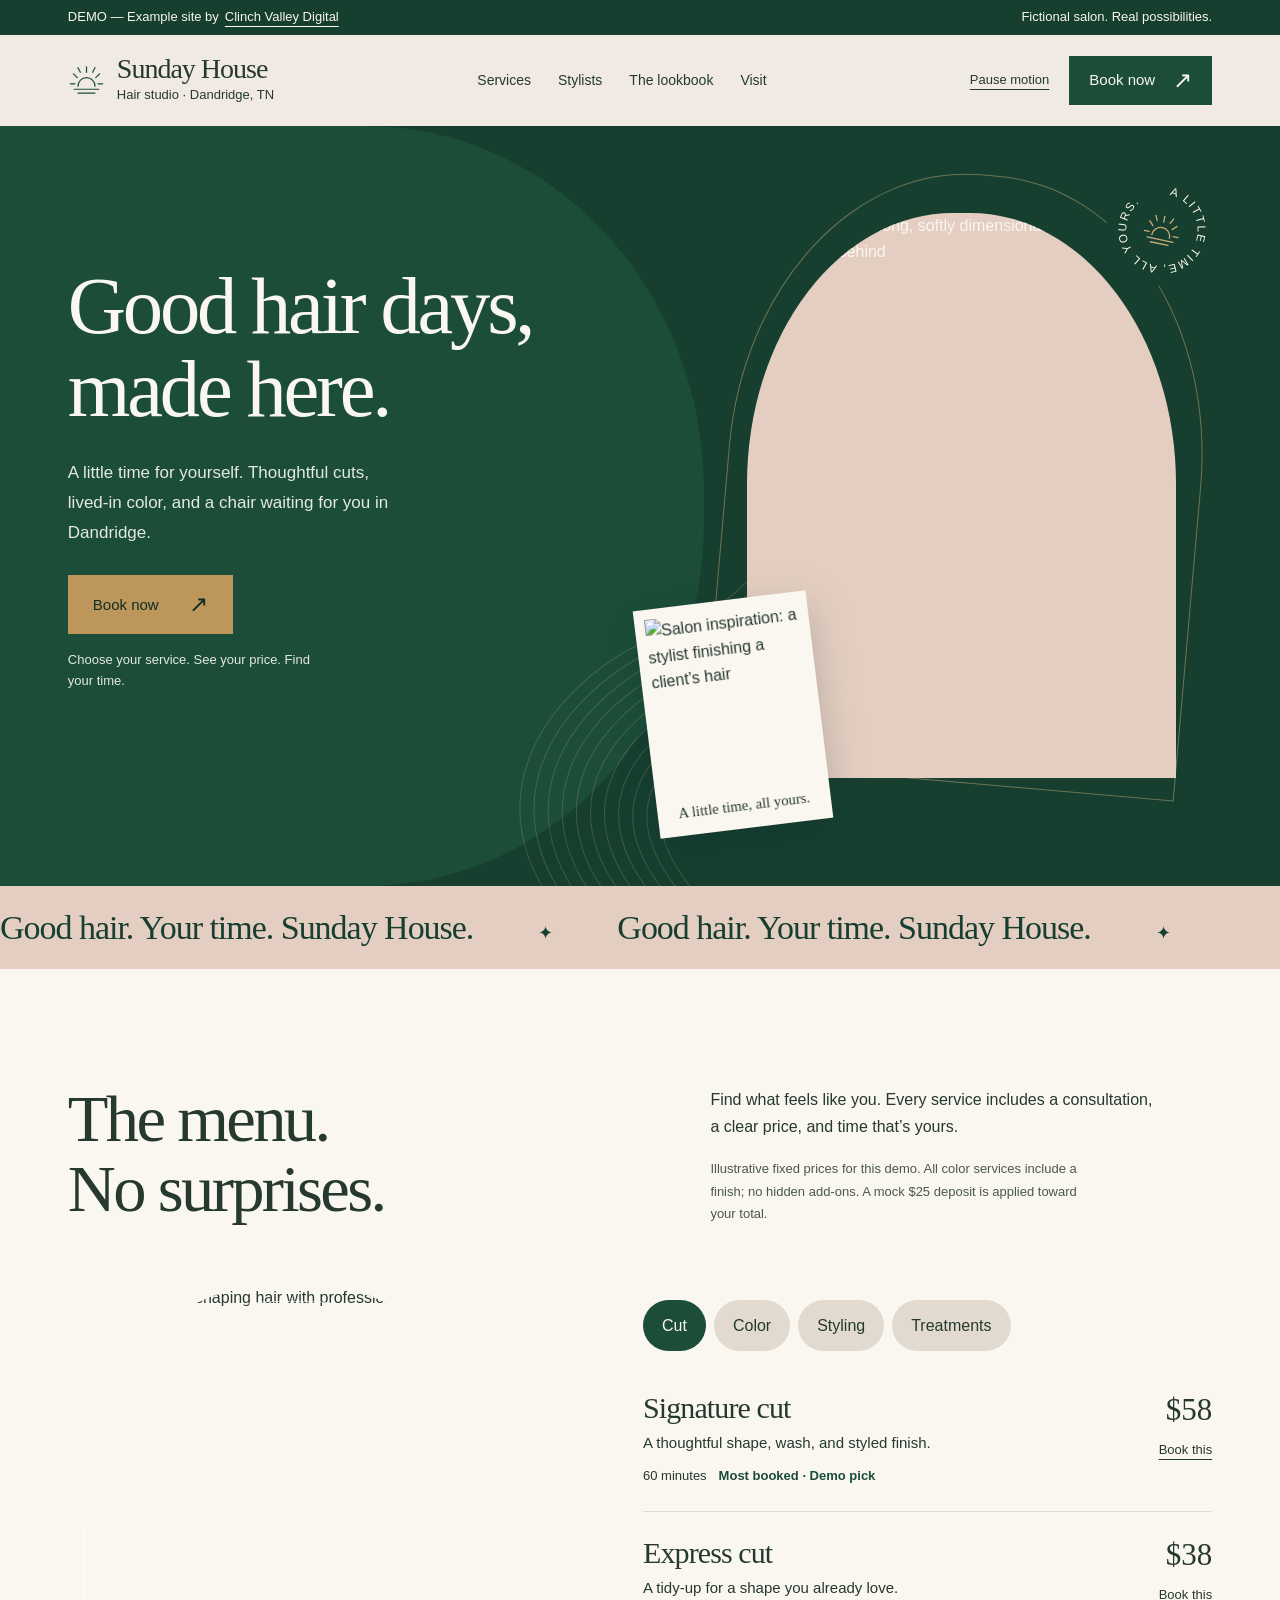
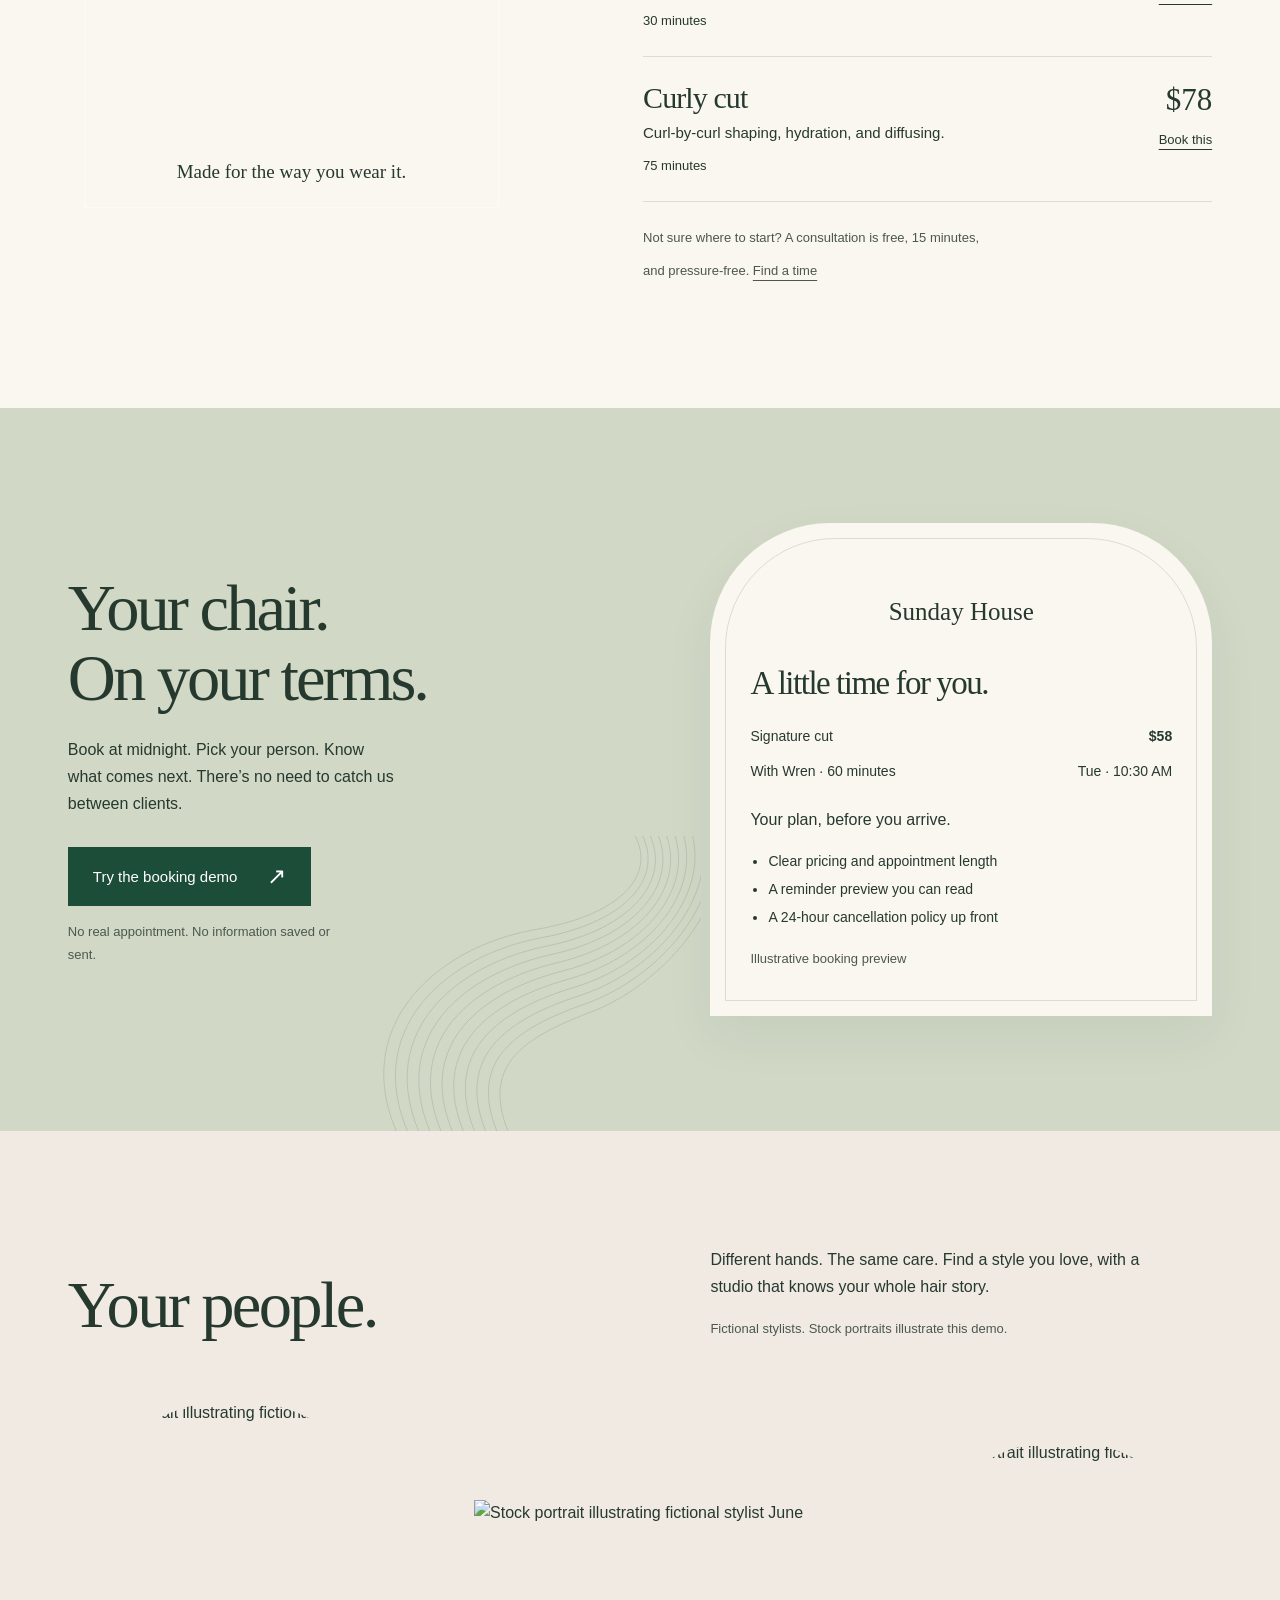
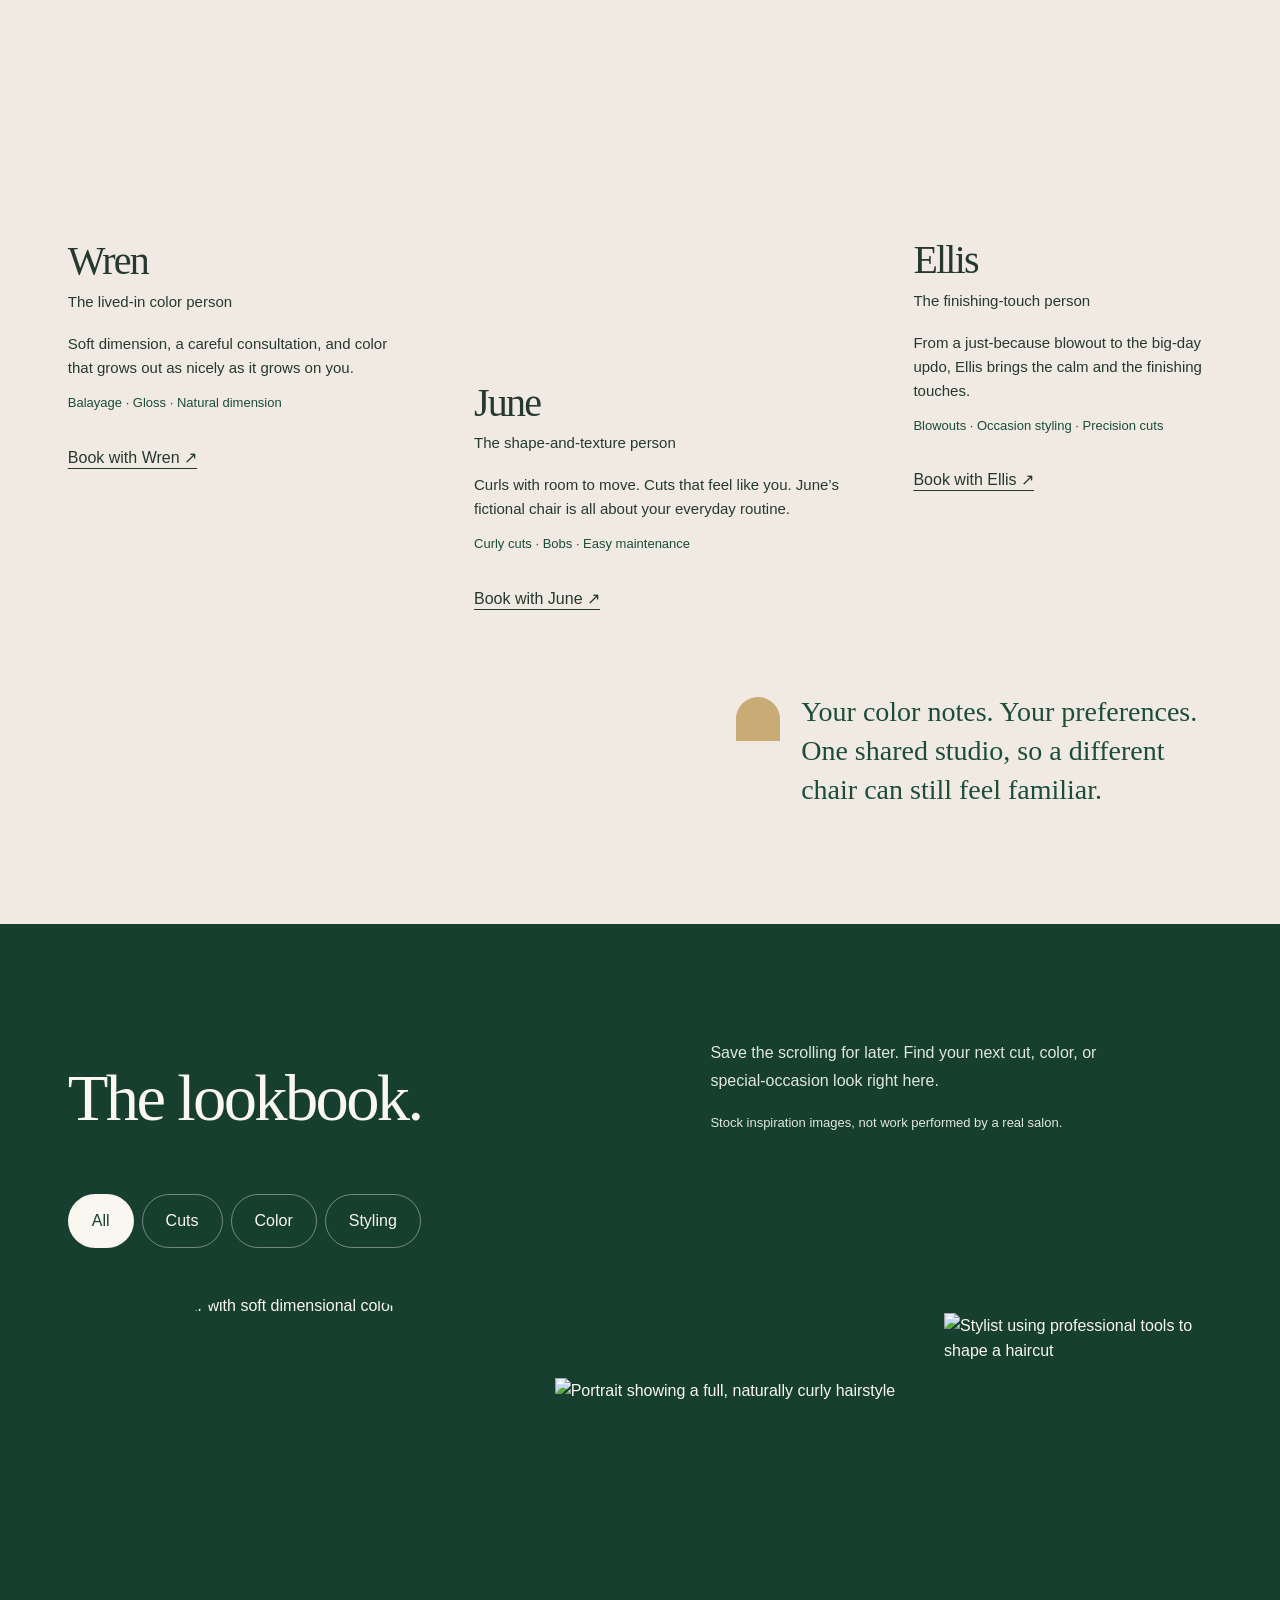
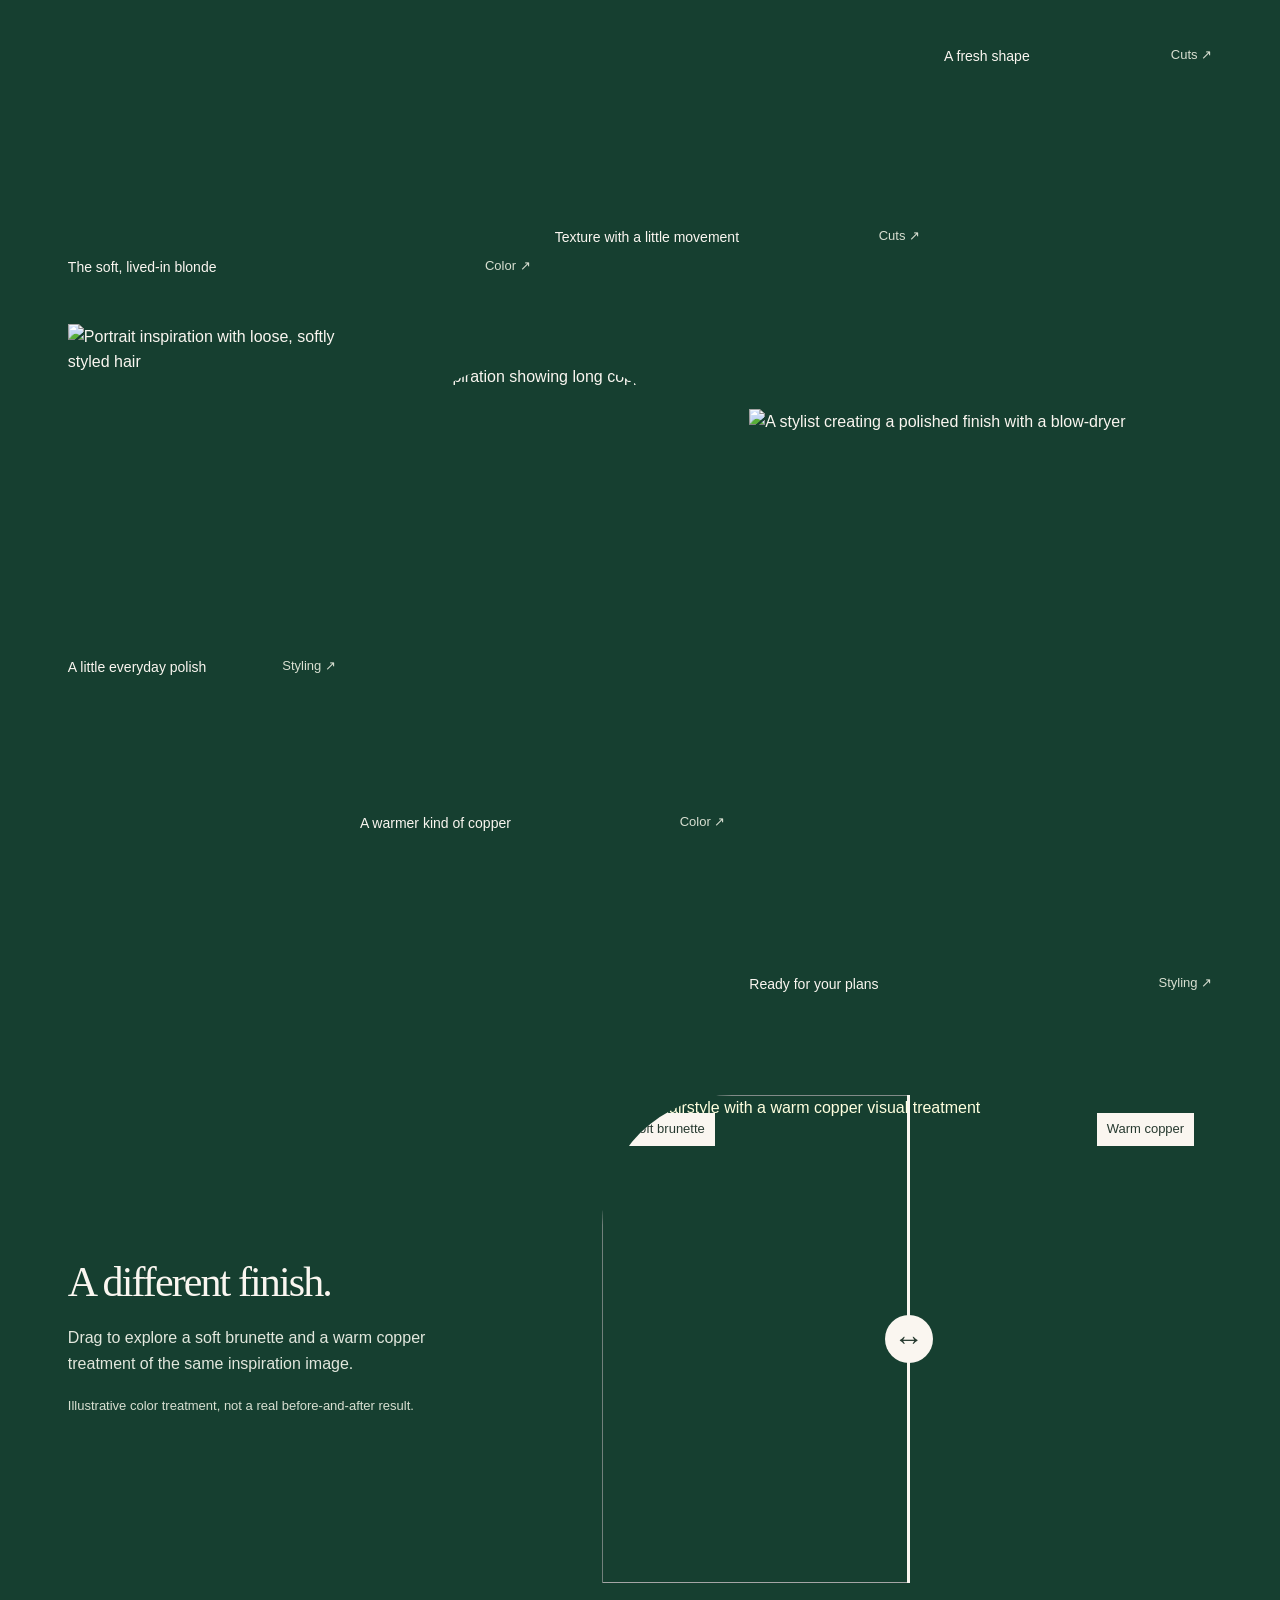
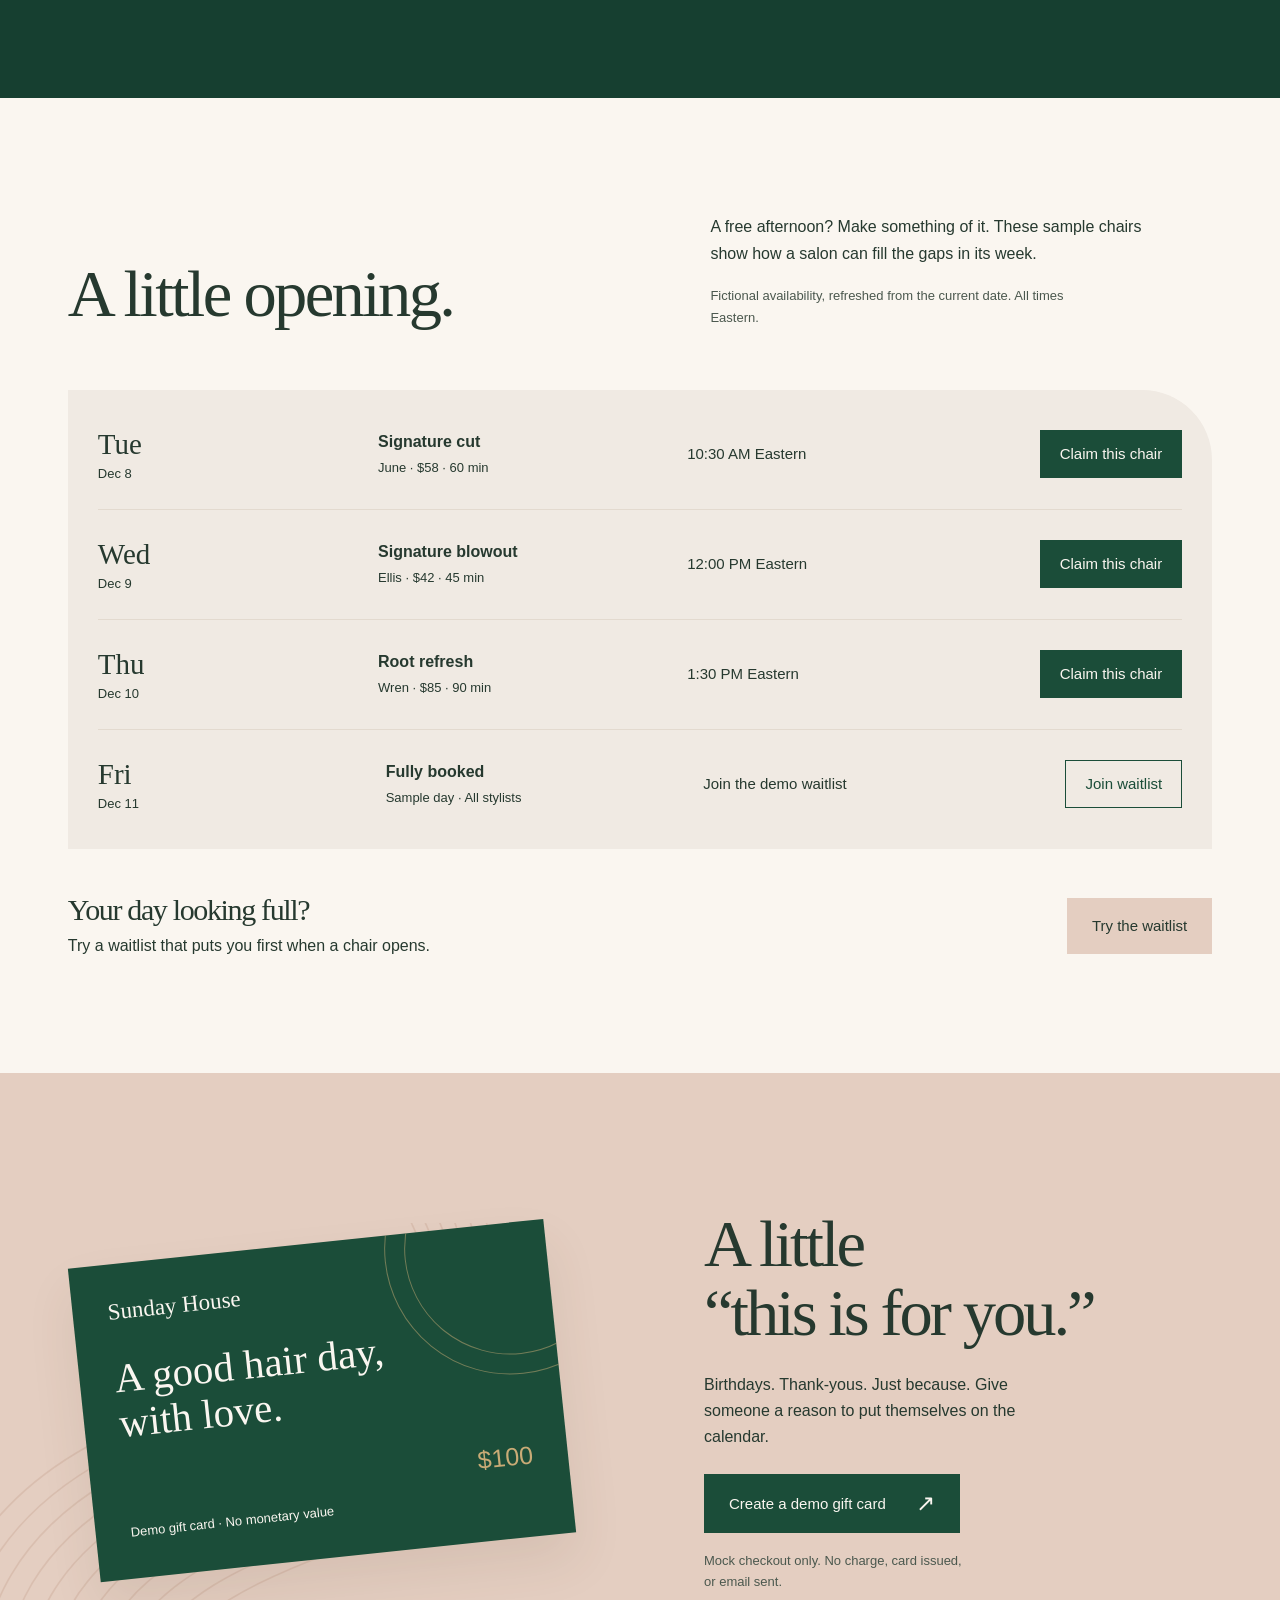
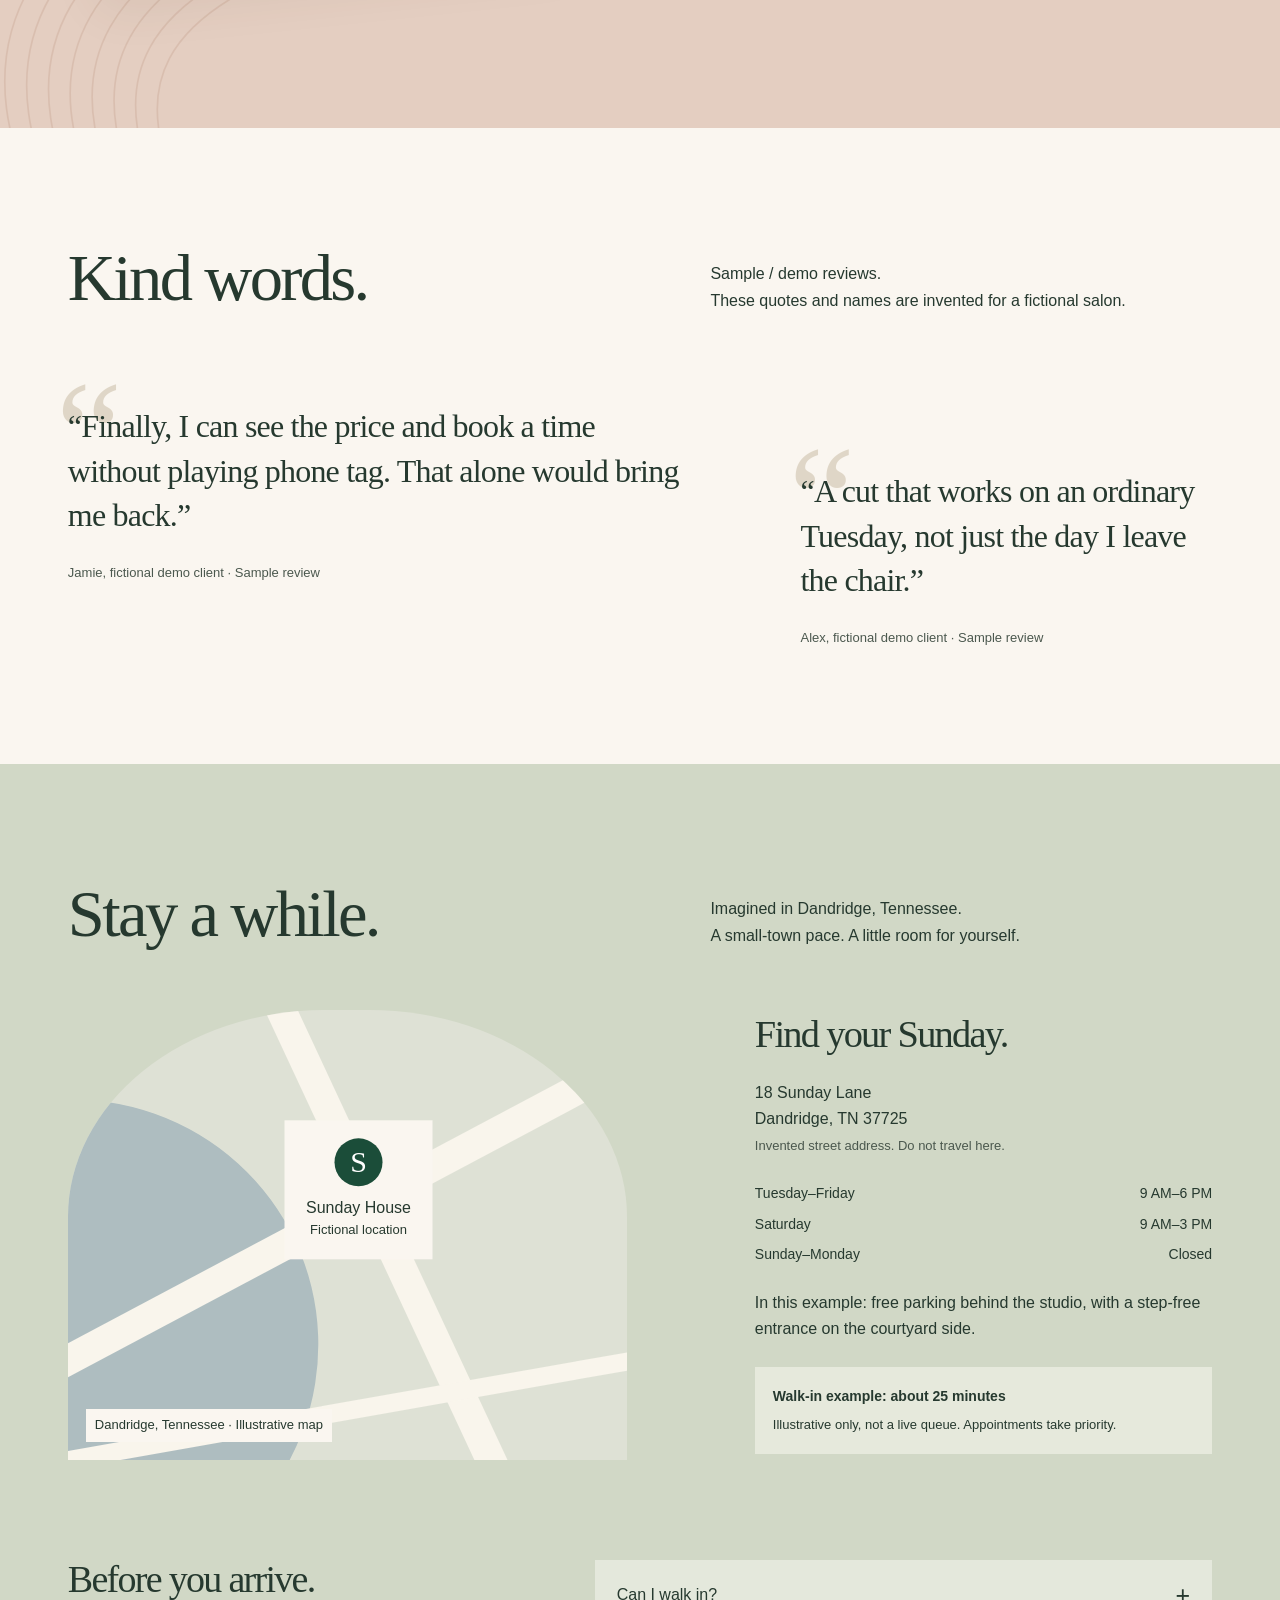
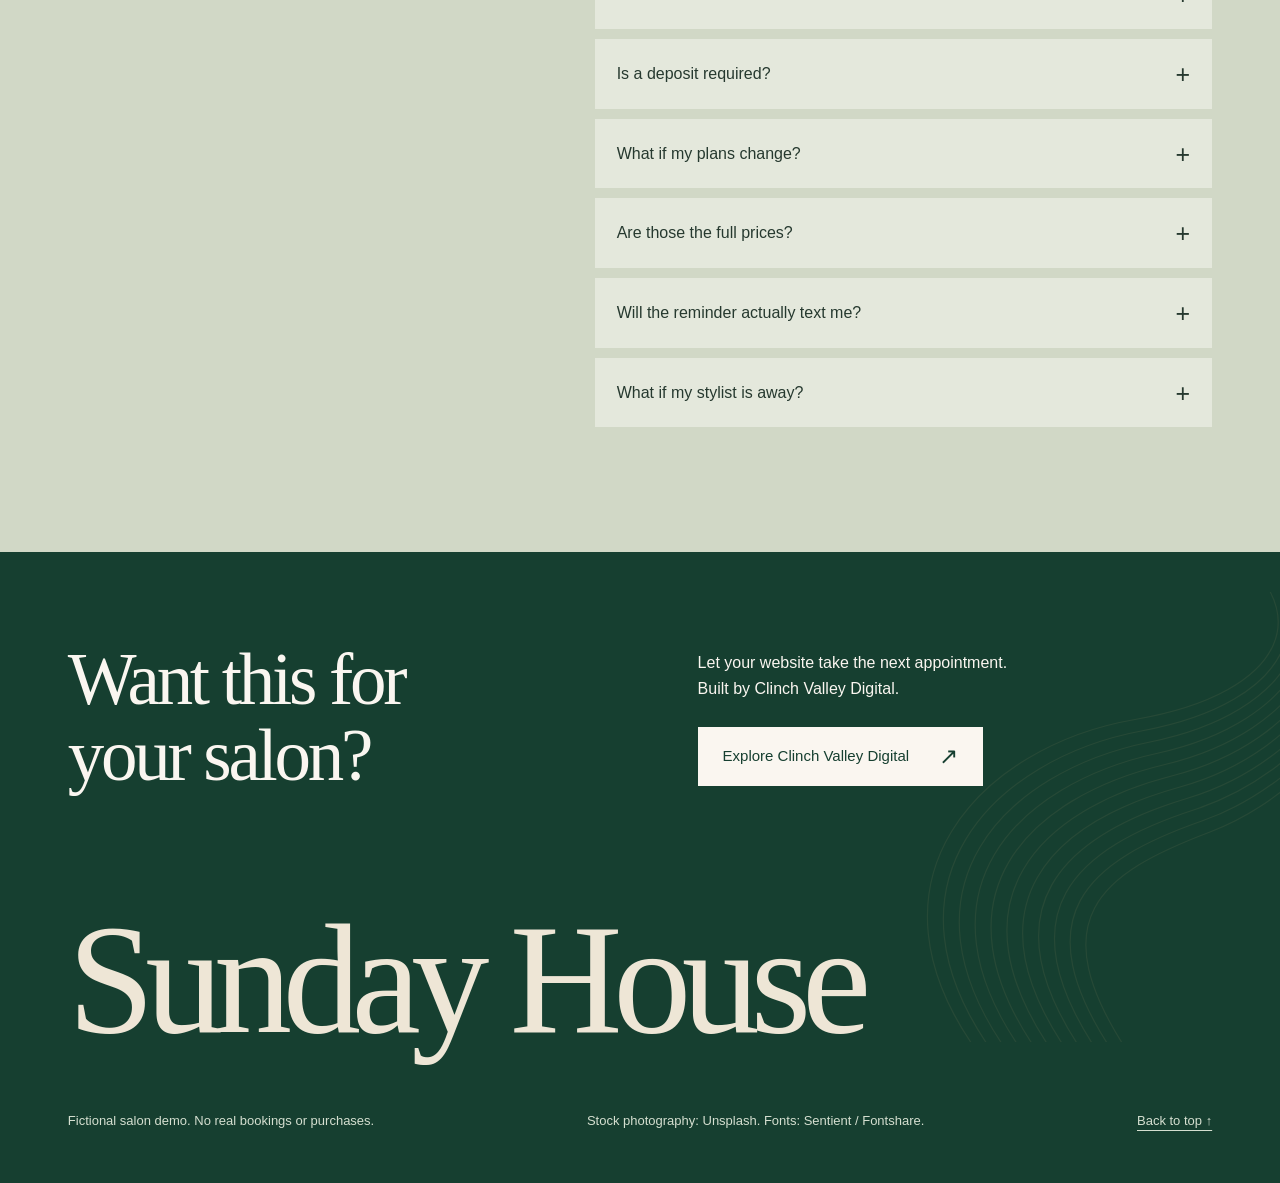
==== commit 196561da: "Refine salon demo with layered photographic art direction" ====
--- a/index.html
+++ b/index.html
@@ -13,20 +13,28 @@
 <link rel="preconnect" href="https://cdn.fontshare.com" crossorigin>
 <link href="https://api.fontshare.com/v2/css?f[]=sentient@300,400,500&display=swap" rel="stylesheet">
 <link rel="stylesheet" href="styles.css">
+<link rel="stylesheet" href="art-direction.css">
 </head>
 <body>
+<svg xmlns="http://www.w3.org/2000/svg" aria-hidden="true" style="position:absolute;width:0;height:0;overflow:hidden"><defs>
+<symbol id="sunday-sun" viewBox="0 0 48 56"><g fill="none" stroke="currentColor" stroke-width="1.6" stroke-linecap="round"><path d="M13 36a11 11 0 0 1 22 0M8 40h32M13 45h22"/><path d="M24 11v7M7 20l5 5M41 20l-5 5M3 33h6M39 33h6M13 12l3 6M35 12l-3 6"/></g></symbol>
+<symbol id="sunday-strands" viewBox="0 0 600 600"><g fill="none" stroke="currentColor" stroke-width="1.6"><path d="M95 620C-80 385 95 205 300 170S550 20 410-70"/><path d="M115 620C-55 390 111 222 310 185S565 26 430-70"/><path d="M135 620C-30 395 127 239 320 200S580 32 450-70"/><path d="M155 620C-5 400 143 256 330 215S595 38 470-70"/><path d="M175 620C20 405 159 273 340 230S610 44 490-70"/><path d="M195 620C45 410 175 290 350 245S625 50 510-70"/><path d="M215 620C70 415 191 307 360 260S640 56 530-70"/><path d="M235 620C95 420 207 324 370 275S655 62 550-70"/><path d="M255 620C120 425 223 341 380 290S670 68 570-70"/><path d="M275 620C145 430 239 358 390 305S685 74 590-70"/><path d="M295 620C170 435 255 375 400 320S700 80 610-70"/></g></symbol>
+</defs></svg>
 <a class="skip" href="#main">Skip to content</a>
 <div class="demo-banner">DEMO — Example site by <a href="https://clinchvalleydigital.com/">Clinch Valley Digital</a><span>Fictional salon. Real possibilities.</span></div>
 <header class="header">
- <a class="wordmark" href="#home" aria-label="Sunday House home">Sunday House<span>Hair studio · Dandridge, TN</span></a>
+ <a class="wordmark" href="#home" aria-label="Sunday House home"><svg class="brand-sun" aria-hidden="true"><use href="#sunday-sun"/></svg><span>Sunday House<small>Hair studio · Dandridge, TN</small></span></a>
  <nav aria-label="Main navigation"><a href="#services">Services</a><a href="#people">Stylists</a><a href="#work">The lookbook</a><a href="#visit">Visit</a></nav>
  <div class="nav-actions"><button class="motion-switch text-button" aria-pressed="false" aria-label="Pause decorative motion">Pause motion</button><button class="button compact" data-book>Book now <span aria-hidden="true">↗</span></button></div>
 </header>
 <main id="main">
 <section class="hero wrap" id="home" aria-labelledby="hero-title">
+ <span class="hero-portrait-frame" aria-hidden="true"></span>
+ <svg class="hero-strands" aria-hidden="true"><use href="#sunday-strands"/></svg>
+ <svg class="hero-seal" viewBox="0 0 112 112" aria-hidden="true"><defs><path id="seal-type-path" d="M56,16a40,40 0 1,1 -.1,0"/></defs><text class="seal-type"><textPath href="#seal-type-path" startOffset="0%">A LITTLE TIME, ALL YOURS.</textPath></text><svg x="34" y="30" width="44" height="52" class="seal-center"><use href="#sunday-sun"/></svg></svg>
  <div class="hero-heading"><h1 id="hero-title"><span class="word-line"><span>Good hair days,</span></span><span class="word-line"><span>made here.</span></span></h1><p>A little time for yourself. Thoughtful cuts, lived-in color, and a chair waiting for you in Dandridge.</p><button class="button" data-book>Book now <span aria-hidden="true">↗</span></button><span class="hero-note">Choose your service. See your price. Find your time.</span></div>
- <figure class="hero-main photo-frame"><img src="https://images.unsplash.com/photo-1562322140-8baeececf3df?auto=format&fit=crop&w=1200&q=85" alt="Salon inspiration: stylist working through a client's long hair" width="900" height="1100" fetchpriority="high"></figure>
- <figure class="hero-small photo-frame"><img src="https://images.unsplash.com/photo-1521590832167-7bcbfaa6381f?auto=format&fit=crop&w=600&q=80" alt="Salon interior inspiration with warm natural light" width="500" height="600"></figure>
+ <figure class="hero-main photo-frame"><img src="https://images.unsplash.com/photo-1522337360788-8b13dee7a37e?auto=format&fit=crop&w=1200&q=85" alt="Hair inspiration: long, softly dimensional blonde hair viewed from behind" width="900" height="1100" fetchpriority="high"></figure>
+ <figure class="hero-small photo-frame"><img src="https://images.unsplash.com/photo-1562322140-8baeececf3df?auto=format&fit=crop&w=600&q=80" alt="Salon inspiration: a stylist finishing a client’s hair" width="500" height="600"></figure>
  
 </section>
 <div class="marquee" aria-label="A little time for yourself"><div class="marquee-track" aria-hidden="true"><span>Good hair. Your time. Sunday House.</span><span>Good hair. Your time. Sunday House.</span></div></div>
@@ -39,7 +47,7 @@
  <noscript><p>Example menu: Signature cut $58 / 60 min; Express cut $38 / 30 min; Curly cut $78 / 75 min; Root refresh $85 / 90 min; Full color $120 / 120 min; Balayage $185 / 180 min; Blowout $42 / 45 min; Occasion styling $85 / 75 min; Gloss $55 / 45 min; Repair ritual $35 / 30 min. Interactive demos require JavaScript.</p></noscript>
 </section>
 
-<section class="booking-story section" id="booking" aria-labelledby="booking-title"><div class="wrap booking-story-inner">
+<section class="booking-story section" id="booking" aria-labelledby="booking-title"><div class="wrap booking-story-inner"><svg class="booking-art" aria-hidden="true"><use href="#sunday-strands"/></svg>
  <div><h2 id="booking-title" data-reveal>Your chair.<br>On your terms.</h2><p data-reveal>Book at midnight. Pick your person. Know what comes next. There’s no need to catch us between clients.</p><button class="button light" data-book>Try the booking demo <span aria-hidden="true">↗</span></button><p class="small">No real appointment. No information saved or sent.</p></div>
  <div class="appointment-card" data-reveal data-ui><span class="card-wordmark">Sunday House</span><h3>A little time for you.</h3><div class="ticket-row"><span>Signature cut</span><strong>$58</strong></div><div class="ticket-row"><span>With Wren · 60 minutes</span><span>Tue · 10:30 AM</span></div><p>Your plan, before you arrive.</p><ul><li>Clear pricing and appointment length</li><li>A reminder preview you can read</li><li>A 24-hour cancellation policy up front</li></ul><span class="small">Illustrative booking preview</span></div>
 </div></section>
@@ -52,7 +60,7 @@
 
 <section class="openings wrap section" id="openings" aria-labelledby="openings-title"><div class="section-intro"><h2 id="openings-title" data-reveal>A little opening.</h2><div data-reveal><p>A free afternoon? Make something of it. These sample chairs show how a salon can fill the gaps in its week.</p><p class="small">Fictional availability, refreshed from the current date. All times Eastern.</p></div></div><div id="opening-board" class="opening-board" data-ui></div><div class="waitlist-strip" data-reveal><div><h3>Your day looking full?</h3><p>Try a waitlist that puts you first when a chair opens.</p></div><button class="button outline" id="waitlist-open">Try the waitlist</button></div></section>
 
-<section class="gifts section" id="gifts" aria-labelledby="gifts-title"><div class="wrap gift-layout"><div class="gift-art" data-reveal><div class="gift-card"><span>Sunday House</span><p>A good hair day,<br>with love.</p><span class="gift-value">$100</span><small>Demo gift card · No monetary value</small></div></div><div data-reveal><h2 id="gifts-title">A little<br>“this is for you.”</h2><p>Birthdays. Thank-yous. Just because. Give someone a reason to put themselves on the calendar.</p><button class="button" id="gift-open">Create a demo gift card <span aria-hidden="true">↗</span></button><p class="small">Mock checkout only. No charge, card issued, or email sent.</p></div></div></section>
+<section class="gifts section" id="gifts" aria-labelledby="gifts-title"><div class="wrap gift-layout"><svg class="gift-ribbon" aria-hidden="true"><use href="#sunday-strands"/></svg><div class="gift-art" data-reveal><div class="gift-card"><span>Sunday House</span><p>A good hair day,<br>with love.</p><span class="gift-value">$100</span><small>Demo gift card · No monetary value</small></div></div><div data-reveal><h2 id="gifts-title">A little<br>“this is for you.”</h2><p>Birthdays. Thank-yous. Just because. Give someone a reason to put themselves on the calendar.</p><button class="button" id="gift-open">Create a demo gift card <span aria-hidden="true">↗</span></button><p class="small">Mock checkout only. No charge, card issued, or email sent.</p></div></div></section>
 
 <section class="reviews wrap section" aria-labelledby="reviews-title"><div class="section-intro"><h2 id="reviews-title" data-reveal>Kind words.</h2><p data-reveal>Sample / demo reviews.<br>These quotes and names are invented for a fictional salon.</p></div><div class="review-layout"><blockquote data-reveal><p>“Finally, I can see the price and book a time without playing phone tag. That alone would bring me back.”</p><footer>Jamie, fictional demo client · Sample review</footer></blockquote><blockquote data-reveal><p>“A cut that works on an ordinary Tuesday, not just the day I leave the chair.”</p><footer>Alex, fictional demo client · Sample review</footer></blockquote></div></section>
 
@@ -60,7 +68,7 @@
  <div class="faq-layout"><h3 data-reveal>Before you arrive.</h3><div><details><summary>Can I walk in?</summary><p>In this fictional studio, walk-ins are welcome Tuesday–Saturday when a stylist has space. The 25-minute estimate above is a sample, not live availability. Booking is the best way to reserve your time.</p></details><details><summary>Is a deposit required?</summary><p>The example policy is a $25 deposit for every paid appointment, applied to the listed service total. The remaining balance is paid in the salon. Free consultations have no deposit. This demo collects no payment.</p></details><details><summary>What if my plans change?</summary><p>Give at least 24 hours’ notice to cancel or reschedule. In the example policy, later cancellations and no-shows forfeit the $25 deposit. The policy is shown again before a demo booking is confirmed.</p></details><details><summary>Are those the full prices?</summary><p>Yes. The listed demo service price is the service total, including the finish for color appointments. Tips are optional. A real salon would confirm suitability during the consultation before agreeing to any different service.</p></details><details><summary>Will the reminder actually text me?</summary><p>No. You’ll see a mock SMS on screen. Nothing is sent, stored, charged, or booked. Please use fictional contact details in every demo form.</p></details><details><summary>What if my stylist is away?</summary><p>The example studio shares consultation notes and color formulas across its team, with client permission. You can choose another stylist while keeping your relationship with Sunday House. No client records exist in this demo.</p></details></div></div>
 </div></section>
 </main>
-<footer class="site-footer"><div class="wrap"><div class="footer-cta"><h2>Want this for<br>your salon?</h2><div><p>Let your website take the next appointment.<br>Built by Clinch Valley Digital.</p><a class="button light" href="https://clinchvalleydigital.com/">Explore Clinch Valley Digital <span aria-hidden="true">↗</span></a></div></div><div class="footer-name" aria-hidden="true">Sunday House</div><div class="footer-notes"><span>Fictional salon demo. No real bookings or purchases.</span><span>Stock photography: Unsplash. Fonts: Sentient / Fontshare.</span><a href="#home">Back to top ↑</a></div></div></footer>
+<footer class="site-footer"><div class="wrap"><svg class="footer-art" aria-hidden="true"><use href="#sunday-strands"/></svg><div class="footer-cta"><h2>Want this for<br>your salon?</h2><div><p>Let your website take the next appointment.<br>Built by Clinch Valley Digital.</p><a class="button light" href="https://clinchvalleydigital.com/">Explore Clinch Valley Digital <span aria-hidden="true">↗</span></a></div></div><div class="footer-name" aria-hidden="true">Sunday House</div><div class="footer-notes"><span>Fictional salon demo. No real bookings or purchases.</span><span>Stock photography: Unsplash. Fonts: Sentient / Fontshare.</span><a href="#home">Back to top ↑</a></div></div></footer>
 <div class="mobile-book"><button class="text-button motion-switch" aria-pressed="false" aria-label="Pause decorative motion">Pause motion</button><button class="button compact" data-book>Book now ↗</button></div>
 <noscript><p class="no-script">JavaScript is off. You can read the site, services and policies, but the demo booking, gallery filters and checkout need JavaScript.</p></noscript>
 
--- a/art-direction.css
+++ b/art-direction.css
@@ -0,0 +1,36 @@
+/* Sunday House: a richer photographic world inspired by the supplied Vagaro previews.
+   Booking, pricing, dates, forms and all other behavior remain in app.js. */
+:root{--bg:#f0eae3;--surface:#e3dacf;--paper:#faf6f0;--ink:#26392f;--muted:#5c655b;--accent:#bc965a;--accent-ink:#183c2e;--dark:#163f30;--green:#1b4d39;--sage:#d1d8c6;--rose:#e4cec1;--gold:#c9ab76;--gutter:clamp(22px,5.3vw,90px)}
+html{scrollbar-color:var(--green) var(--bg)}body{caret-color:var(--green)}::selection{background:var(--gold);color:var(--dark)}
+button:focus-visible,a:focus-visible,input:focus-visible,summary:focus-visible,select:focus-visible,[tabindex]:focus-visible{outline-color:#936a2d}
+.demo-banner{background:var(--dark);color:var(--paper);padding-top:7px;padding-bottom:7px}.header{background:var(--bg);padding-top:19px;padding-bottom:19px}.wordmark{display:flex;align-items:center;gap:12px;font-size:28px;letter-spacing:-1px}.wordmark>span{font:500 28px/1.05 var(--display);letter-spacing:-1px}.wordmark small{display:block;font:13px/1.8 var(--body);letter-spacing:0}.brand-sun{width:37px;height:44px;flex-shrink:0;color:var(--green)}.header nav a{font-size:14px}.header .button{background:var(--green);color:var(--paper)}.header .button:hover{background:var(--dark)}.button{gap:30px;background:var(--accent);color:var(--accent-ink)}.button.outline{box-shadow:inset 0 0 0 1px currentColor}.button.light{background:var(--paper);color:var(--dark)}
+.hero{color:var(--paper);background:var(--dark);max-width:none;min-height:760px;padding-top:65px;padding-bottom:85px;grid-template-columns:repeat(12,minmax(0,1fr));isolation:isolate;overflow:hidden;position:relative;gap:20px}
+.hero:before{content:'';position:absolute;width:55%;height:100%;left:0;top:0;background:var(--green);border-radius:0 48% 48% 0;z-index:-2}.hero-heading{grid-column:1/7;grid-row:1;align-self:center;padding:10px 0 45px;z-index:5}.hero h1{font-size:clamp(62px,6.3vw,105px);line-height:1.03;letter-spacing:-.04em;max-width:100%}.hero-heading p{color:#e5e9df;max-width:34ch;font-size:17px!important;line-height:1.75;margin:28px 0}.hero-note{color:#e5e9df;font-size:13px;max-width:35ch}.hero-main{grid-column:8/13;grid-row:1;margin:0 36px 0 0;align-self:center;aspect-ratio:.76;max-height:605px;overflow:hidden;border-radius:48% 48% 0 0;z-index:2;background:var(--rose)}.hero-main img{object-position:52% 45%;animation:photo-drift 18s var(--ease-in-out) infinite alternate}.hero-small{grid-column:7/9;grid-row:1;align-self:end;aspect-ratio:.76;width:100%;margin:0 0 -28px -4px;z-index:4;transform:rotate(-7deg);background:var(--paper);padding:10px 10px 42px;border-radius:0;filter:drop-shadow(0 14px 20px #071d2530)}.hero-small img{width:100%;height:100%;object-position:58% center}.hero-small:after{content:'A little time, all yours.';position:absolute;bottom:13px;left:10px;right:10px;text-align:center;font:300 clamp(13px,1.15vw,18px)/1.2 var(--display)}
+.hero-portrait-frame{position:absolute;right:calc(var(--gutter) + 12px);top:48px;width:37%;height:80%;border:1px solid #c9ab7680;border-radius:48% 48% 0 0;z-index:1;transform:rotate(5deg);pointer-events:none}
+.hero-strands{position:absolute;left:38%;bottom:-25px;width:390px;height:390px;opacity:.24;color:var(--gold);z-index:-1;pointer-events:none;transform:rotate(-12deg)}.hero-seal{position:absolute;right:calc(var(--gutter) - 6px);top:48px;z-index:4;width:112px;height:112px;transform:rotate(12deg);color:var(--paper);background:var(--dark);border-radius:50%;padding:6px}.hero-seal .seal-type{fill:currentColor;font:13px var(--body);letter-spacing:1.8px}.hero-seal .seal-center{color:var(--gold)}
+.marquee{background:var(--rose);padding:22px 0;color:var(--dark);position:relative}.marquee span{font-size:34px;padding-right:65px}.marquee span:after{content:'✦';font-size:18px;padding-left:65px}.section{padding-top:115px;padding-bottom:115px}.section-intro{margin-bottom:60px;gap:11vw}.section-intro h2{font-size:clamp(42px,5.2vw,78px);line-height:1.06;letter-spacing:-.04em}.section-intro p{font-size:16px!important;line-height:1.7}.section-intro .small{font-size:13px!important}.popular,.stylist-card .specialties{color:var(--green)}
+.services{position:relative;background:var(--paper);max-width:none}.service-layout{grid-template-columns:.88fr 1.12fr;gap:10vw}.service-photo{border-radius:46% 46% 0 0;overflow:hidden;aspect-ratio:.83;top:120px;max-height:670px}.service-photo:after{content:'';position:absolute;inset:16px;border:1px solid #fff9;border-radius:46% 46% 0 0;pointer-events:none}.photo-caption{z-index:2;left:22px;right:22px;bottom:25px;background:var(--paper);text-align:center;padding:11px;font-family:var(--display);font-size:19px}.service-row{background:transparent;border-bottom:1px solid #26392f24;padding:25px 0}.service-row h3{font-size:30px}.service-row p{font-size:15px!important;max-width:38ch;line-height:1.6}.service-price strong{font-size:31px}.tabs button{background:var(--surface);border-radius:30px}.tabs button[aria-selected=true]{background:var(--green)}.menu-foot{font-size:13px!important}.service-layout .menu-panel{padding-top:15px}
+.booking-story{background:var(--sage);color:var(--ink);position:relative;overflow:hidden}.booking-story-inner{position:relative;gap:11vw}.booking-story-inner h2{font-size:clamp(42px,5.2vw,78px)}.booking-story .small{color:var(--muted)}.booking-story .button.light{background:var(--green);color:white}.booking-story p{max-width:37ch;line-height:1.7}.booking-art{position:absolute;width:330px;height:330px;left:29%;bottom:-150px;color:#50715c;opacity:.22;pointer-events:none}.appointment-card{padding:45px 40px;background:var(--paper);color:var(--ink);border-radius:120px 120px 0 0;transform:rotate(4deg);box-shadow:0 20px 50px #26392f10;position:relative}.appointment-card:before{content:'';position:absolute;left:15px;right:15px;top:15px;bottom:15px;border:1px solid #26392f24;border-radius:110px 110px 0 0;pointer-events:none}.card-wordmark{display:block;text-align:center;font-size:25px;margin-top:30px}.appointment-card h3{font-size:33px;margin-top:40px}.appointment-card .small{color:var(--muted)}.ticket-row{font-size:14px}.ticket-row:nth-of-type(2){flex-wrap:wrap}.appointment-card p{font-size:16px!important}.appointment-card ul{font-size:14px}
+.people{max-width:none;background:var(--bg);position:relative}.stylist-layout{gap:5.8vw;grid-template-columns:1fr 1.1fr .9fr}.stylist-card .photo-frame{overflow:hidden}.stylist-card:nth-child(1) .photo-frame{border-radius:170px 170px 0 0}.stylist-card:nth-child(2) .photo-frame{border-radius:0 0 160px 0}.stylist-card:nth-child(3) .photo-frame{border-radius:160px 160px 0 0}.stylist-card:nth-child(2){margin-top:100px}.stylist-card:nth-child(3){margin-top:40px}.stylist-card h3{font-size:40px}.stylist-card p{font-size:15px!important}.stylist-card .specialties{font-size:13px!important}.studio-note{color:var(--green);font-size:28px!important;max-width:34ch;margin-top:70px;position:relative;padding-left:65px}.studio-note:before{content:'';position:absolute;left:0;top:5px;width:44px;height:44px;background:var(--gold);border-radius:50% 50% 0 0}
+.gallery-section{background:var(--dark);color:var(--paper);overflow:hidden;position:relative}.gallery-section .section-intro p{color:#e2e7dd}.gallery-section .small{color:#d8dfd1}.filter-row{margin-bottom:45px}.filter-row button{border:1px solid #f2eee76b;border-radius:30px;background:transparent;color:var(--paper);padding-left:23px;padding-right:23px}.filter-row button[aria-pressed=true]{background:var(--paper);color:var(--dark)}.gallery-grid{grid-template-columns:repeat(12,minmax(0,1fr));gap:45px 24px}.gallery-item{color:inherit;grid-column:span 4}.gallery-item:nth-child(6n+1){grid-column:span 5}.gallery-item:nth-child(6n+2){grid-column:span 4;margin-top:85px}.gallery-item:nth-child(6n+3){grid-column:span 3;margin-top:20px}.gallery-item:nth-child(6n+4){grid-column:span 3}.gallery-item:nth-child(6n+5){grid-column:span 4;margin-top:40px}.gallery-item:nth-child(6n+6){grid-column:span 5;margin-top:85px}.gallery-item:nth-child(6n+1) .photo-frame,.gallery-item:nth-child(6n+5) .photo-frame{border-radius:44% 44% 0 0;overflow:hidden}.gallery-item:nth-child(3n) img{aspect-ratio:.84}.gallery-item .gallery-label{font-size:14px}.gallery-item small{color:#d8dfd1;font-size:13px}.comparison-layout{grid-template-columns:.8fr 1.2fr;gap:10vw;margin-top:100px}.comparison-layout h3{font-size:42px}.comparison-layout p{font-size:16px!important;color:#e2e7dd}.comparison-layout .small{font-size:13px!important;color:#d8dfd1}.compare{border-radius:130px 0 0 0}.compare-labels span{color:var(--ink)}.compare-handle{color:var(--ink)}
+.openings{max-width:none;background:var(--paper)}.opening-board{background:var(--bg);padding:10px 30px;border-radius:0 70px 0 0}.opening-day{font-size:29px}.opening-row{padding:28px 0}.opening-row .button{background:var(--green);color:var(--paper)}.opening-row .button.outline{background:transparent;color:var(--green)}.waitlist-strip{margin-top:45px}.waitlist-strip .button{background:var(--rose);box-shadow:none}.gifts{background:var(--rose);position:relative;overflow:hidden}.gift-layout{position:relative;z-index:1}.gift-art{padding:55px 15px}.gift-card{background:var(--green);color:var(--paper);position:relative;min-height:315px;padding:35px;box-shadow:0 26px 50px #533d2e18;overflow:hidden}.gift-card>span,.gift-card>p,.gift-card>small{position:relative;z-index:1}.gift-card:before{content:'';position:absolute;width:250px;height:250px;border:1px solid #c9ab7680;right:-90px;top:-100px;border-radius:50%}.gift-card:after{content:'';position:absolute;width:210px;height:210px;border:1px solid #c9ab7680;right:-70px;top:-80px;border-radius:50%}.gift-card p{font-size:clamp(30px,3.2vw,48px)!important}.gift-value{color:var(--gold)}.gift-card small{font-size:13px}.gift-ribbon{position:absolute;left:-85px;top:35px;width:620px;height:620px;color:#a8755c;opacity:.17;pointer-events:none}.gift-layout>div>h2{font-size:clamp(42px,5.2vw,78px)}.gift-layout .button{background:var(--green);color:var(--paper)}
+.reviews{max-width:none;background:var(--paper);position:relative}.review-layout{gap:9vw}.review-layout blockquote{position:relative;padding-top:30px}.review-layout blockquote:before{content:'“';font:300 150px/.6 var(--display);position:absolute;top:15px;left:-12px;opacity:.24;color:#8d7548;pointer-events:none}.review-layout blockquote:last-child{padding-top:95px}.review-layout blockquote:last-child:before{top:80px}.review-layout blockquote p{font-size:32px!important;position:relative;z-index:1}.review-layout footer{font-size:13px;color:var(--muted)}.visit{background:var(--sage)}.visit-layout{gap:10vw}.map-art{background:#dee1d5;border-radius:46% 46% 0 0}.map-road{background:#f9f5ec}.map-marker{background:var(--paper)}.map-marker>span{background:var(--green)}.map-caption{background:var(--paper);color:var(--ink)}.walkin{background:#e6e9dc}.faq-layout details{background:#e4e8dc}.faq-layout summary{padding-top:22px;padding-bottom:22px}.site-footer{background:var(--dark);position:relative;overflow:hidden}.footer-cta{position:relative;z-index:2}.footer-name{color:#eee6d6;margin-top:100px;font-size:clamp(60px,12.2vw,210px)}.footer-art{position:absolute;right:-80px;top:40px;width:450px;height:450px;color:var(--gold);opacity:.09;pointer-events:none}.footer-notes{position:relative;z-index:2;color:#d5dfd0}.footer-notes a{min-height:44px}.mobile-book{background:var(--paper)}.mobile-book .button{background:var(--green);color:var(--paper)}
+/* The art remains outside the operation surfaces; form contrast stays predictable. */
+dialog{--accent:var(--green);--accent-ink:#fff;--bg:#eee9e1;--surface:#ddd6ca;background:var(--paper);color:var(--ink)}dialog .button{background:var(--green);color:var(--paper)}dialog .button.outline{background:transparent;color:var(--green)}dialog .gift-mini{background:var(--green)}dialog .success-mark{background:var(--green)}.choice[aria-pressed=true]{background:#e4eadd;border-color:var(--green)}.tabs button,.filter-row button{font-variant-numeric:tabular-nums}.button,.opening-day,.service-price{font-variant-numeric:tabular-nums}
+@media(hover:hover) and (pointer:fine){.button:hover{background:#d0b078;transform:translateY(-3px)}.header .button:hover,.gift-layout .button:hover,.opening-row .button:hover,.mobile-book .button:hover,dialog .button:hover{background:#0e3426}.button.light:hover{background:white}.button.outline:hover{background:#d9dfd0}.gallery-item:hover img{transform:scale(1.045)}.filter-row button:hover{background:#ffffff20}.stylist-card:hover img{transform:scale(1.035)}}
+@media(min-width:1700px){.hero{min-height:820px}.hero-main{max-height:650px}.hero-heading{padding-left:calc((100vw - 1520px)/2 - var(--gutter));}.hero h1{font-size:105px}}
+@media(max-width:1100px){.header nav{gap:19px}.header nav a{font-size:13px}.wordmark{gap:8px}.brand-sun{width:30px}.wordmark>span{font-size:25px}.wordmark small{font-size:13px}.hero{min-height:700px;padding-top:55px;padding-bottom:80px;gap:15px}.hero-heading{grid-column:1/7;padding-bottom:20px}.hero h1{font-size:6.4vw}.hero-heading p{font-size:16px!important;max-width:30ch}.hero-main{grid-column:8/13;margin:0 10px 0 0;max-height:500px;aspect-ratio:.72}.hero-small{grid-column:7/9;max-width:170px;margin-bottom:-20px}.hero-seal{right:var(--gutter);top:35px;width:85px;height:85px}.hero-portrait-frame{right:var(--gutter);width:37%;height:72%;top:70px}.hero-strands{left:31%;width:330px;height:330px}.section{padding-top:95px;padding-bottom:95px}.section-intro{gap:7vw}.service-layout{gap:6vw}.booking-story-inner{gap:7vw}.appointment-card{padding:32px 27px;border-radius:100px 100px 0 0}.appointment-card:before{border-radius:90px 90px 0 0}.appointment-card h3{font-size:29px}.stylist-layout{gap:4vw}.stylist-card h3{font-size:34px}.gallery-grid{gap:30px 20px}.gallery-item:nth-child(6n+2){margin-top:55px}.gallery-item:nth-child(6n+6){margin-top:55px}.gift-art{padding:25px 0}.gift-card{padding:28px;min-height:290px}.gift-card p{font-size:34px!important}.gift-ribbon{width:500px;height:500px}.studio-note{font-size:25px!important}.review-layout blockquote p{font-size:26px!important}.review-layout blockquote:last-child{padding-top:75px}.review-layout blockquote:last-child:before{top:65px}.footer-name{margin-top:70px}.comparison-layout h3{font-size:34px}}
+@media(min-width:761px) and (max-width:900px){.header nav{gap:14px}.header nav a{font-size:13px}.wordmark>span{font-size:23px}.wordmark small{font-size:10px}.brand-sun{display:none}.header{gap:16px}.header .button{font-size:13px;padding:12px 15px;gap:12px}.hero-main{grid-column:8/13;align-self:center}.hero-heading p{max-width:26ch;font-size:15px!important}.hero{min-height:650px}.hero-small{grid-column:7/10;width:80%;max-width:155px}.hero-small:after{font-size:13px}.hero-note{max-width:28ch}.appointment-card{padding:25px}.appointment-card h3{font-size:26px}.booking-story-inner h2{font-size:46px}.ticket-row{font-size:13px}.review-layout blockquote p{font-size:24px!important}}
+@media(max-width:760px){.header{padding:13px 20px;gap:12px}.brand-sun{width:25px;height:34px}.wordmark{gap:8px}.wordmark>span{font-size:24px}.wordmark small{font-size:13px}.hero{padding:42px 22px 65px;min-height:auto;gap:0 14px;grid-template-columns:repeat(12,minmax(0,1fr))}.hero:before{width:100%;height:52%;border-radius:0 0 50% 0}.hero-heading{grid-column:1/-1;grid-row:1;padding:0 0 38px}.hero h1{font-size:clamp(43px,11.5vw,79px);line-height:1.04;letter-spacing:-.04em}.hero-heading p{font-size:16px!important;max-width:34ch;line-height:1.65;margin:24px 0}.hero-note{max-width:none;font-size:13px}.hero-main{grid-column:4/13;grid-row:2;aspect-ratio:.79;max-height:none;align-self:start;margin:0 12px 0 0;border-radius:48% 48% 0 0}.hero-small{grid-column:1/5;grid-row:2;width:100%;max-width:none;align-self:end;aspect-ratio:.69;padding:7px 7px 35px;margin:0 0 -20px 4px;transform:rotate(-6deg)}.hero-small:after{font-size:13px;bottom:10px;left:7px;right:7px;line-height:1.05}.hero-portrait-frame{display:none}.hero-seal{width:76px;height:76px;top:auto;bottom:calc(43% - 2px);right:18px}.hero-strands{left:-45px;bottom:25px;width:300px;height:300px;opacity:.2}.marquee{padding:18px 0}.marquee span{font-size:27px;padding-right:35px}.marquee span:after{padding-left:35px;font-size:15px}.section{padding-top:75px;padding-bottom:75px}.section-intro{gap:25px;margin-bottom:38px}.section-intro h2{font-size:clamp(40px,10vw,60px)}.section-intro p{font-size:16px!important}.section-intro .small{font-size:13px!important}.service-layout{display:block}.service-photo{display:block;width:70%;max-height:250px;aspect-ratio:1.15;position:relative;top:auto;margin:0 0 35px auto;border-radius:140px 140px 0 0}.service-photo img{object-position:50% 35%}.service-photo:after{inset:10px;border-radius:130px 130px 0 0}.photo-caption{font-size:16px;left:15px;right:15px;bottom:15px;padding:7px}.service-layout .menu-panel{padding:0}.tabs{gap:6px}.tabs button{font-size:13px;padding:11px 15px}.service-row h3{font-size:27px}.service-row p{font-size:15px!important}.service-meta{font-size:13px;gap:10px;flex-wrap:wrap}.service-price strong{font-size:28px}.booking-story-inner{display:block}.booking-story-inner h2{font-size:clamp(40px,10vw,60px)}.booking-story p{font-size:16px!important}.booking-story .small{font-size:13px!important}.appointment-card{margin:60px 8px 10px;padding:30px 28px;border-radius:100px 100px 0 0;transform:rotate(2deg)}.appointment-card h3{font-size:32px;margin-top:28px}.appointment-card ul{font-size:14px}.appointment-card .card-wordmark{font-size:24px;margin-top:30px}.appointment-card p{font-size:16px!important}.booking-art{left:-65px;bottom:-130px;width:300px;height:300px}.stylist-layout{grid-template-columns:1fr 1fr;gap:40px 20px}.stylist-card:nth-child(1) .photo-frame{border-radius:90px 90px 0 0}.stylist-card:nth-child(2) .photo-frame{border-radius:0 0 90px 0}.stylist-card:nth-child(3) .photo-frame{border-radius:90px 90px 0 0}.stylist-card:nth-child(2){margin-top:55px}.stylist-card:nth-child(3){margin-top:0}.stylist-card h3{font-size:30px}.stylist-card p{font-size:14px!important}.stylist-card .specialties{font-size:13px!important}.studio-note{font-size:24px!important;padding-left:0;max-width:100%;margin-top:45px}.studio-note:before{position:relative;display:block;top:auto;width:35px;height:35px;margin-bottom:18px}.filter-row{gap:7px;margin-bottom:30px}.filter-row button{padding:10px 17px;font-size:13px}.gallery-grid{grid-template-columns:repeat(2,minmax(0,1fr));gap:27px 15px}.gallery-item:nth-child(n){grid-column:auto;margin-top:0}.gallery-item:nth-child(even){margin-top:35px}.gallery-item img,.gallery-item:nth-child(3n) img{aspect-ratio:.76}.gallery-item:nth-child(6n+1) .photo-frame,.gallery-item:nth-child(6n+5) .photo-frame{border-radius:90px 90px 0 0}.gallery-item .gallery-label{font-size:13px}.gallery-item small{font-size:13px}.comparison-layout{display:block;margin-top:65px}.comparison-layout h3{font-size:32px}.comparison-layout p{font-size:15px!important}.compare{margin-top:30px;border-radius:95px 0 0 0}.compare-labels{top:22px;left:15px;right:15px;font-size:13px}.compare-labels span{padding:5px 8px}.opening-board{padding:8px 18px;border-radius:0 45px 0 0}.opening-row{padding:23px 0}.opening-day{font-size:26px}.opening-service{font-size:14px}.opening-row .button{font-size:13px}.waitlist-strip{margin-top:32px}.gift-layout{display:flex;flex-direction:column;gap:40px}.gift-art{width:100%;padding:15px 10px}.gift-card{min-height:260px;padding:28px}.gift-card p{font-size:33px!important}.gift-card small{font-size:13px}.gift-layout>div>h2{font-size:clamp(40px,10vw,60px)}.gift-ribbon{left:-160px;top:-15px;width:500px;height:500px}.review-layout{gap:45px}.review-layout blockquote p{font-size:25px!important}.review-layout blockquote:last-child{padding-top:30px}.review-layout blockquote:before,.review-layout blockquote:last-child:before{top:14px;font-size:130px}.review-layout footer{font-size:13px}.visit-layout{gap:40px}.map-art{height:345px;border-radius:46% 46% 0 0}.visit-details h3{font-size:34px}.faq-layout{gap:28px;margin-top:65px}.faq-layout summary{font-size:15px}.faq-layout details p{font-size:15px!important}.site-footer{padding-bottom:110px}.footer-cta h2{font-size:clamp(40px,10vw,60px)}.footer-art{width:300px;height:300px;top:180px;right:-130px}.footer-name{font-size:12vw;margin-top:60px}.mobile-book{padding-top:10px;padding-bottom:calc(10px + env(safe-area-inset-bottom,0px))}.mobile-book .motion-switch{color:var(--ink);font-size:13px}dialog p{font-size:14px!important}dialog .summary-box{line-height:1.75}.phone-screen .message{font-size:13px}dialog .gift-mini span{font-size:30px}}
+@media(max-width:360px){.brand-sun{display:none}.wordmark>span{font-size:22px}.wordmark small{display:none}.hero h1{font-size:11.3vw}.hero-note{font-size:13px}.hero-small{padding-bottom:31px}.hero-small:after{font-size:13px}.hero-seal{width:63px;height:63px;bottom:calc(41% - 2px)}.tabs button{padding:10px 12px}.gallery-item .gallery-label{font-size:13px}.gift-card p{font-size:30px!important}}
+@media(prefers-reduced-motion:reduce){.hero-small,.appointment-card{transform:none}.hero-main img{animation:none}.hero-seal{transform:none}}
+.hero-small{color:var(--ink)}.header .button{white-space:nowrap;flex-shrink:0}.header .nav-actions{flex-shrink:0}:root{--accent-ink:#102e22;--muted:#4b584e}.hero :focus-visible,.gallery-section :focus-visible,.site-footer :focus-visible{outline-color:var(--paper)}@media(hover:hover) and (pointer:fine){.booking-story .button.light:hover{background:var(--dark);color:var(--paper)}}
+
+
+/* Final responsive refinements from the full-page browser review. */
+@media(min-width:641px) and (max-width:1000px){.hero-small{padding-bottom:52px}.gift-layout{grid-template-columns:repeat(2,minmax(0,1fr));gap:45px}.gift-layout>div>h2{font-size:40px}.gift-layout .button{gap:16px}.gift-art{padding:30px 0}.gift-card{padding:28px;min-height:290px}.gift-card p{font-size:34px!important}.wordmark small{font-size:13px}}
+@media(max-width:640px){.review-layout blockquote p{font-size:24px!important}}
+
+.gift-layout>div{min-width:0}
+
+.gift-card{width:100%;aspect-ratio:auto}
